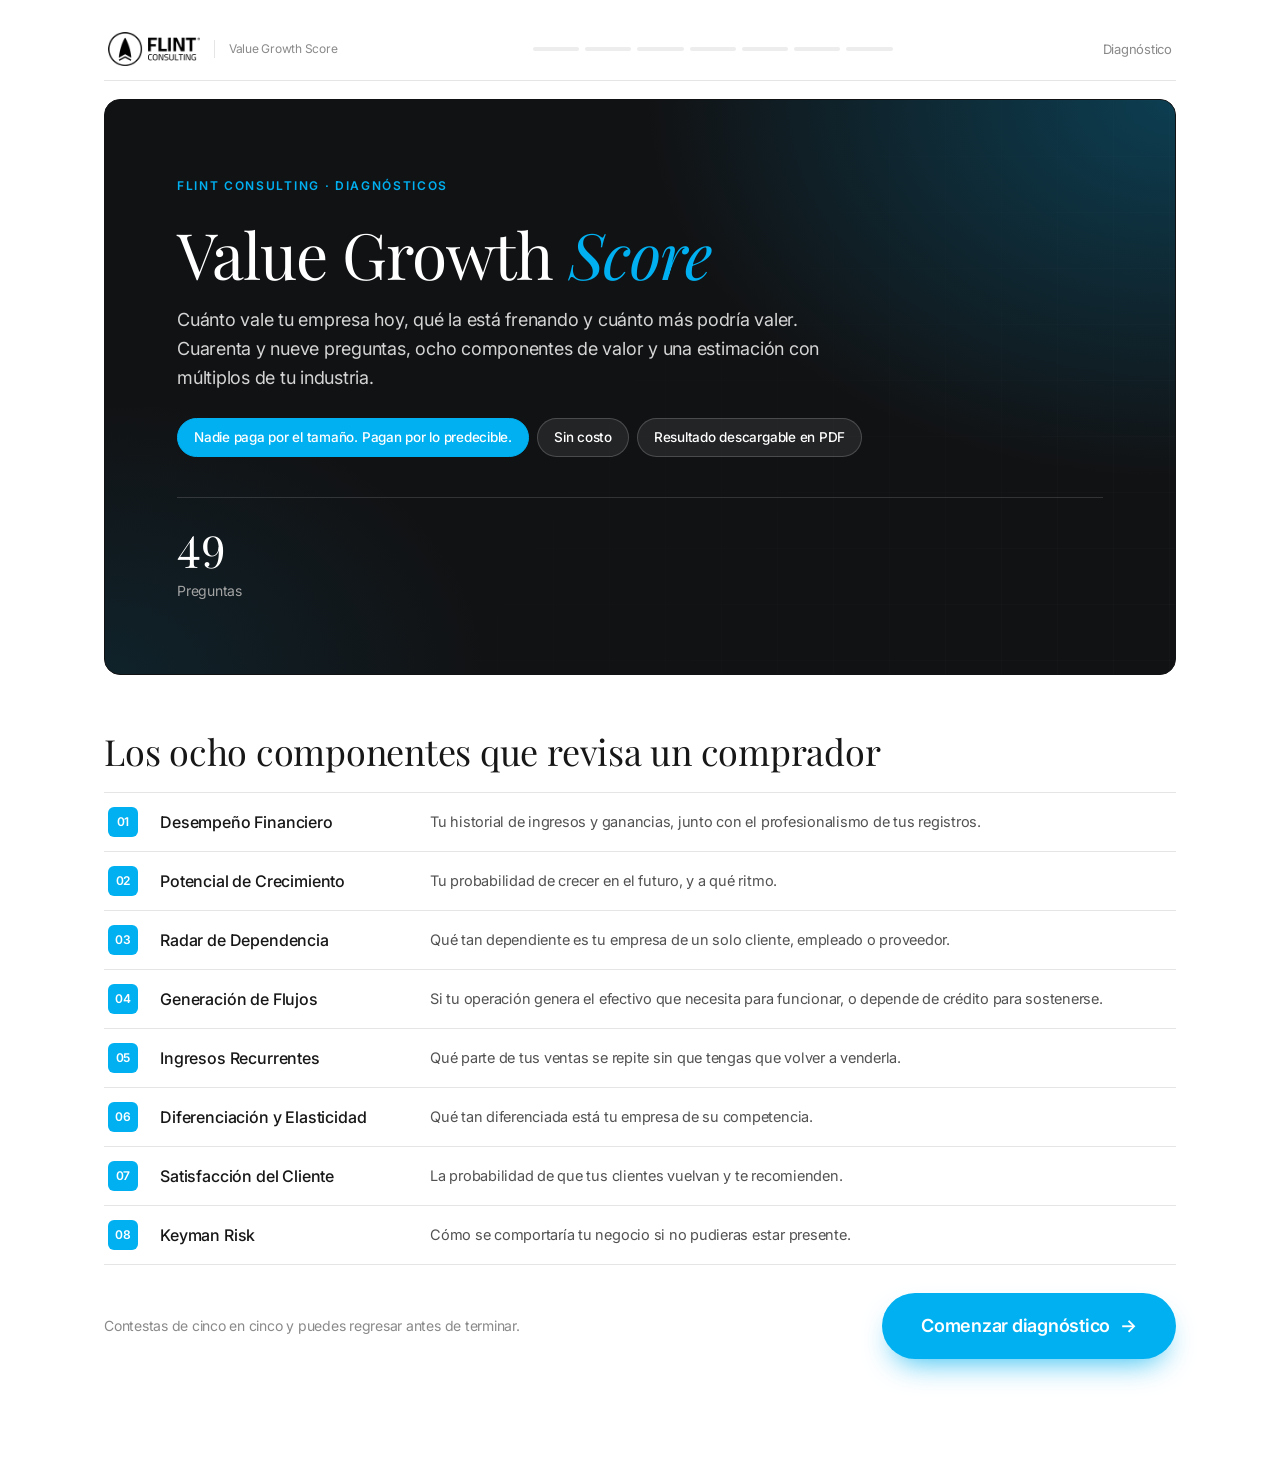
==== index.html @ fb006299 "VGS: Agendar llamada pasa primero por Stripe (link de pago) y luego a Bookings Co-Authored-By: Claud" ====
<!doctype html>
<html lang="es">
<head>
<meta charset="utf-8">
<meta name="robots" content="noindex">
<meta name="googlebot" content="noindex, indexifembedded">
<script>try{if(window.self!==window.top)document.documentElement.classList.add("embedded")}catch(e){document.documentElement.classList.add("embedded")}</script>
<meta name="viewport" content="width=device-width,initial-scale=1,viewport-fit=cover">
<meta name="description" content="Diagnóstico Value Growth de Flint Consulting.">
<meta name="theme-color" content="#FFFFFF">
<title>Value Growth Score · Flint Consulting</title>
<link rel="preconnect" href="https://fonts.googleapis.com">
<link rel="preconnect" href="https://fonts.gstatic.com" crossorigin>
<link rel="stylesheet" href="https://fonts.googleapis.com/css2?family=Playfair+Display:ital,wght@0,500;0,600;0,700;1,500;1,600&family=Inter:wght@400;500;600&display=swap">
<style>
/* ═══════════════════════════════════════════════════════════
   FLINT · VALUE GROWTH SCORE
   Sistema visual de flintconsulting.mx: fondo blanco, Playfair
   Display en títulos, Inter en texto, tarjetas blancas con borde
   fino y botones píldora en Flint Cyan.
   ═══════════════════════════════════════════════════════════ */
:root{
  --tinta:#171717;        /* títulos */
  --texto:#525252;        /* cuerpo */
  --tenue:#8A8A8A;
  --linea:#E5E5E5;
  --linea-f:#D4D4D4;
  --papel:#FFFFFF;
  --niebla:#FAFAFA;
  --cian:#00B0F0;         /* Flint Cyan del sitio */
  --cian-txt:#0089BD;     /* cyan legible en texto chico */
  --cianluz:#EDF9FF;
  --oscuro:#111214;
  --fuerte:#12B76A; --medio:#FFB400; --debil:#FF1F3D;
  --r:16px; --r-sm:12px;
  --sombra:4px 4px 24px rgba(129,129,129,.08);
  --sombra-h:6px 10px 34px rgba(129,129,129,.16);
  --ease:cubic-bezier(.2,.8,.2,1);
  --ease-out:cubic-bezier(.16,1,.3,1);
  --display:"Playfair Display",Georgia,serif;
  --ui:"Inter",-apple-system,"Segoe UI",Arial,sans-serif;
}
*{box-sizing:border-box;margin:0;padding:0}
html,body{background:var(--papel);color:var(--texto);font-family:var(--ui);line-height:1.55;letter-spacing:-.015em;
  -webkit-font-smoothing:antialiased;overflow-x:clip}
button,input,select,textarea{font:inherit;color:inherit;letter-spacing:inherit}
.num{font-variant-numeric:tabular-nums}
/* cifras alineadas en Playfair (por defecto trae números de estilo antiguo) */
.aro .cen b,.an-aro b,.vc .big,.cta-txt h3 em,.cta-precio .monto b,.radar .v,.intro-meta .n{font-variant-numeric:lining-nums tabular-nums;font-feature-settings:"lnum" 1,"tnum" 1}

.shell{max-width:1120px;margin:0 auto;padding:18px 24px 110px;min-height:100vh}
@media(max-width:720px){.shell{padding:10px 16px 150px}}

/* ═══ TOPBAR ═══ */
.topbar{display:flex;align-items:center;justify-content:space-between;gap:24px;padding:14px 4px;margin-bottom:18px;
  position:sticky;top:0;z-index:60;background:rgba(255,255,255,.92);
  backdrop-filter:blur(14px);-webkit-backdrop-filter:blur(14px);border-bottom:1px solid var(--linea)}
.wordmark{display:flex;align-items:center;gap:14px;flex-shrink:0}
.wordmark img{height:34px;width:auto;display:block}
.wordmark small{font-size:12px;color:var(--tenue);padding-left:14px;border-left:1px solid var(--linea)}
@media(max-width:720px){.wordmark img{height:28px}}
@media(max-width:600px){.wordmark small{display:none}}
.rail{display:flex;gap:6px;flex:1;max-width:360px}
@media(max-width:720px){.rail{max-width:none}}
.rail-seg{flex:1;height:4px;border-radius:2px;background:#EDEDED;overflow:hidden;position:relative}
.rail-seg i{position:absolute;inset:0;width:0;border-radius:2px;background:var(--cian);transition:width .7s var(--ease)}
.paso-txt{font-size:13px;color:var(--tenue);white-space:nowrap;flex-shrink:0;min-width:84px;text-align:right;font-variant-numeric:tabular-nums}
.paso-txt b{color:var(--tinta);font-weight:600}
@media(max-width:480px){.paso-txt{min-width:0;font-size:12px}}

/* ═══ TARJETAS ═══ */
.skew{position:relative;margin:0 0 18px}
.glass{position:relative;background:var(--papel);border:1px solid var(--linea);border-radius:var(--r);box-shadow:var(--sombra)}
.pad{padding:clamp(24px,4vw,48px)}
@media(max-width:560px){.pad{padding:22px 16px}}
.sub-glass{background:var(--papel);border:1px solid var(--linea);border-radius:var(--r)}

#p-q>.skew>.glass{background:none;border:0;box-shadow:none;padding:8px 0 0}
/* Bloque oscuro, como el hero del sitio */
.hero-dark{background:var(--oscuro);border-color:var(--oscuro);color:#D4D4D4;overflow:hidden;box-shadow:none}
.hero-dark::before{content:"";position:absolute;inset:0;pointer-events:none;
  background:radial-gradient(90% 120% at 100% 0%,rgba(0,176,240,.28),transparent 55%),
             radial-gradient(60% 80% at 0% 100%,rgba(0,176,240,.10),transparent 60%)}
.hero-dark::after{content:"";position:absolute;inset:0;pointer-events:none;opacity:.5;
  background-image:linear-gradient(rgba(255,255,255,.035) 1px,transparent 1px),linear-gradient(90deg,rgba(255,255,255,.035) 1px,transparent 1px);
  background-size:56px 56px;-webkit-mask-image:linear-gradient(120deg,transparent 30%,#000);mask-image:linear-gradient(120deg,transparent 30%,#000)}
.hero-dark>*{position:relative;z-index:1}
.hero-dark h1,.hero-dark h2{color:#fff}
.hero-dark .lede{color:#D4D4D4}
.hero-dark .eyebrow{color:var(--cian)}

/* ═══ PANTALLAS ═══ */
.panel{display:none}
.panel.on{display:block;animation:screenIn .55s var(--ease-out) both}
@keyframes screenIn{from{opacity:0;transform:translateY(18px)}to{opacity:1;transform:none}}

/* ═══ TIPOGRAFÍA ═══ */
.eyebrow{display:inline-flex;align-items:center;font-size:12px;letter-spacing:.14em;text-transform:uppercase;color:var(--cian-txt);font-weight:600}
h1,h2,h3,h4{font-family:var(--display);color:var(--tinta);font-weight:400;letter-spacing:-.015em;text-wrap:balance}
h1{font-size:clamp(40px,6vw,64px);line-height:1.08}
h2{font-size:clamp(30px,3.8vw,48px);line-height:1.12}
h1 em,h2 em,h3 em,h4 em{font-style:italic;color:var(--cian)}
.lede{font-size:clamp(16px,1.5vw,18px);line-height:1.6;color:var(--texto);max-width:62ch}

.pillrow{display:flex;flex-wrap:wrap;gap:8px;margin-top:26px}
.pill{display:inline-flex;align-items:center;padding:8px 16px;border-radius:99px;font-size:13.5px;font-weight:500;
  background:rgba(255,255,255,.08);border:1px solid rgba(255,255,255,.18);color:#fff}
.pill.hi{background:var(--cian);border-color:var(--cian);color:#fff}

/* ═══ INTRO ═══ */
#p-intro h1{margin:22px 0 18px}
#p-intro .pad{padding:clamp(32px,6vw,72px)}
.intro-meta{display:flex;flex-wrap:wrap;gap:24px 56px;margin-top:40px;padding-top:30px;border-top:1px solid rgba(255,255,255,.14)}
.intro-meta .n{font-family:var(--display);font-size:44px;color:#fff;line-height:1}
.intro-meta .t{font-size:14px;color:#A3A3A3;margin-top:8px}
@media(max-width:560px){.intro-meta{display:grid;grid-template-columns:1fr 1fr;gap:22px}}

.sect-title{font-family:var(--display);font-size:clamp(26px,3vw,36px);color:var(--tinta);margin:56px 0 20px;line-height:1.15}
.rejilla{display:grid;grid-template-columns:repeat(auto-fit,minmax(240px,1fr));gap:16px}
.celda{padding:26px 24px;box-shadow:var(--sombra);transition:box-shadow .3s var(--ease),transform .3s var(--ease),border-color .3s}
.celda:hover{box-shadow:var(--sombra-h);transform:translateY(-3px);border-color:var(--linea-f)}
.celda .k{width:40px;height:40px;border-radius:8px;background:var(--cian);color:#fff;display:grid;place-items:center;font-size:13px;font-weight:600}
.celda h3{font-family:var(--ui);font-size:19px;font-weight:500;color:var(--tinta);margin:18px 0 8px;line-height:1.25;letter-spacing:-.01em}
.celda p{font-size:15px;color:var(--texto);line-height:1.55}
/* Componentes de la intro en renglones compactos */
#rejilla{display:block;border-top:1px solid var(--linea)}
#rejilla .celda{display:grid;grid-template-columns:32px minmax(180px,250px) 1fr;column-gap:20px;align-items:center;padding:14px 4px;border:0;border-bottom:1px solid var(--linea);border-radius:0;box-shadow:none;background:none}
#rejilla .celda:hover{transform:none;box-shadow:none;background:var(--niebla)}
#rejilla .celda .k{width:30px;height:30px;border-radius:6px;font-size:12px}
#rejilla .celda h3{margin:0;font-size:16px}
#rejilla .celda p{margin:0;font-size:14.5px}
@media(max-width:640px){#rejilla .celda{grid-template-columns:30px 1fr;row-gap:4px;column-gap:14px}#rejilla .celda p{grid-column:2}}
html.embedded #p-intro .sect-title{margin-top:28px}
.pasos{display:grid;grid-template-columns:repeat(3,1fr);gap:0;border-top:1px solid var(--linea);border-bottom:1px solid var(--linea)}
@media(max-width:760px){.pasos{grid-template-columns:1fr}}
.paso{padding:28px 28px 28px 0;display:block;border:0;border-radius:0}
.paso+.paso{padding-left:28px;border-left:1px solid var(--linea)}
@media(max-width:760px){.paso,.paso+.paso{padding:22px 0;border-left:0}.paso+.paso{border-top:1px solid var(--linea)}}
.paso .nn{font-family:var(--display);font-size:44px;line-height:1;color:var(--cian)}
.paso h3{font-family:var(--ui);font-size:20px;font-weight:500;color:var(--tinta);margin:14px 0 6px;letter-spacing:-.01em}
.paso p{font-size:15px;color:var(--texto)}

/* ═══ PREGUNTAS ═══ */
.cab .big-n{width:52px;height:52px;border-radius:8px;background:var(--cian);color:#fff;display:grid;place-items:center;
  font-size:16px;font-weight:600;flex-shrink:0;margin-top:0}

.q{padding:24px 26px;margin-bottom:12px;border-radius:var(--r);background:var(--papel);border:1px solid var(--linea);
  box-shadow:var(--sombra);transition:border-color .3s var(--ease),box-shadow .3s var(--ease);
  animation:qIn .6s var(--ease-out) both;animation-delay:calc(var(--i) * 70ms + 120ms)}
@keyframes qIn{from{opacity:0;transform:translateY(14px)}to{opacity:1;transform:none}}
.q.ok{border-color:rgba(0,176,240,.35)}
.q.pend{border-color:var(--debil);box-shadow:0 0 0 3px rgba(255,31,61,.14)}
@media(max-width:560px){.q{padding:18px 14px}}
.q-top{display:flex;gap:16px;align-items:flex-start}
@media(max-width:560px){.q-top{flex-direction:column;gap:10px}}
.q-num{flex-shrink:0;font-size:12px;font-weight:600;color:var(--cian-txt);margin-top:3px;min-width:42px;padding:3px 0;
  background:rgba(0,176,240,.08);border-radius:6px;text-align:center;font-variant-numeric:tabular-nums}
.q.ok .q-num{color:#fff;background:var(--cian)}
.q.pend .q-num{color:var(--debil);background:rgba(255,31,61,.08)}
.q-text{font-size:17px;line-height:1.5;color:var(--tinta);font-weight:500;text-wrap:pretty;letter-spacing:-.015em}
.q-body{padding-left:58px}
@media(max-width:560px){.q-body{padding-left:0}}
.nota{margin-top:10px;padding:10px 14px;border-radius:10px;background:var(--niebla);color:var(--texto);font-size:14px;line-height:1.5}
.instr{margin-top:10px;color:var(--cian-txt);font-size:14px;font-weight:500}
.subtit{margin:22px 0 0;font-weight:600;font-size:15px;color:var(--tinta)}

.ops{display:flex;flex-direction:column;gap:8px;margin-top:16px}
.op{display:flex;gap:13px;align-items:flex-start;padding:12px 14px;text-align:left;cursor:pointer;background:var(--niebla);
  border:1px solid var(--linea);border-radius:var(--r-sm);transition:border-color .2s var(--ease),background .2s var(--ease)}
.op:hover{border-color:var(--linea-f);background:#F5F5F5}
.op:focus-visible{outline:2px solid var(--cian);outline-offset:2px}
.mk{flex-shrink:0;width:26px;height:26px;border-radius:8px;display:grid;place-items:center;background:var(--papel);
  border:1px solid var(--linea-f);font-size:12px;font-weight:600;text-transform:uppercase;color:var(--tenue);transition:all .2s var(--ease)}
.mk svg{width:13px;height:13px;stroke:#fff;stroke-width:2.6;fill:none;opacity:0}
.op .txt{font-size:15px;line-height:1.45;color:var(--texto);padding-top:2px}
.op.sel{border-color:var(--cian);background:var(--cianluz)}
.op.sel .mk{background:var(--cian);border-color:var(--cian);color:#fff}
.op.sel .mk svg{opacity:1}
.op.sel .txt{color:var(--tinta)}
@media(max-width:560px){.op{padding:11px 12px;gap:11px}.op .txt{font-size:14.5px}}

.campos{display:grid;grid-template-columns:repeat(auto-fit,minmax(200px,1fr));gap:12px;margin-top:16px}
.campo label{display:block;font-size:14px;font-weight:500;color:var(--tinta);margin-bottom:7px}
input[type=text],input[type=email],select,textarea{width:100%;padding:13px 16px;border-radius:var(--r-sm);background:var(--papel);
  border:1px solid var(--linea-f);color:var(--tinta);font-size:16px;transition:border-color .2s,box-shadow .2s}
input::placeholder,textarea::placeholder{color:#A3A3A3}
input:focus,select:focus,textarea:focus{outline:none;border-color:var(--cian);box-shadow:0 0 0 4px rgba(0,176,240,.14)}
textarea{min-height:76px;resize:vertical;margin-top:16px;display:block}
.pesos{position:relative}
.moneda{margin-top:12px;font-size:13px;line-height:1.45;color:var(--tenue)}
.pesos input{padding-left:30px;font-variant-numeric:tabular-nums}
.pesos .sig{position:absolute;left:15px;top:50%;transform:translateY(-50%);color:var(--tenue)}
select{appearance:none;-webkit-appearance:none;cursor:pointer;padding-right:44px;
  background-image:url("data:image/svg+xml,%3Csvg xmlns='http://www.w3.org/2000/svg' width='12' height='8' viewBox='0 0 12 8'%3E%3Cpath d='M1 1.5l5 5 5-5' fill='none' stroke='%23171717' stroke-width='1.6' stroke-linecap='round' stroke-linejoin='round'/%3E%3C/svg%3E");
  background-repeat:no-repeat;background-position:right 17px center}
select:invalid{color:#A3A3A3}

/* ═══ NAVEGACIÓN ═══ */
.nav{display:flex;justify-content:space-between;align-items:center;gap:14px;margin-top:22px}
.nav-hint{font-size:14px;color:var(--tenue);text-align:center;flex:1}
.nav-hint b{color:var(--debil);font-weight:600}
.nav-hint.done{color:var(--cian-txt)}
@media(max-width:720px){
  .nav.fija{position:fixed;left:0;right:0;bottom:0;z-index:70;margin:0;
    padding:12px 84px calc(12px + env(safe-area-inset-bottom)) 14px;
    background:rgba(255,255,255,.95);backdrop-filter:blur(14px);-webkit-backdrop-filter:blur(14px);
    border-top:1px solid var(--linea);box-shadow:0 -6px 24px rgba(0,0,0,.05)}
  .nav.fija .nav-hint{display:none}
  .nav.fija .btn.main{flex:1;justify-content:center}
  .nav.fija .btn.back{width:48px;height:48px;padding:0;justify-content:center;flex-shrink:0}
  .nav.fija .btn.back .lbl{display:none}
}
html.embedded .nav.fija{position:static;padding:0;margin-top:22px;background:none;border:0;box-shadow:none;backdrop-filter:none;-webkit-backdrop-filter:none}
html.embedded,html.embedded body{min-height:0;height:auto}
html.embedded .shell{padding-bottom:40px;min-height:0}
html.embedded .topbar{position:relative;z-index:60;background:var(--papel);will-change:transform}
html.embedded .topbar.is-stuck{box-shadow:0 10px 24px -18px rgba(0,0,0,.35);border-radius:0 0 14px 14px}
/* Embebido en flintconsulting.mx: el hero vive en la página de Webflow */
html.embedded #p-intro>.skew:first-child{display:none}
/* Botón de inicio más visible */
#empezar{padding:18px 38px;font-size:18px;font-weight:600;box-shadow:0 14px 30px -12px rgba(0,176,240,.85)}
#empezar:hover{transform:translateY(-1px)}
@media(max-width:600px){#empezar{width:100%;justify-content:center}}

.btn{display:inline-flex;align-items:center;gap:10px;padding:13px 26px;border-radius:99px;cursor:pointer;
  font-family:var(--ui);font-size:16px;font-weight:500;text-decoration:none;border:1px solid transparent;
  transition:background .2s var(--ease),transform .2s var(--ease),opacity .2s}
.btn:focus-visible{outline:2px solid var(--cian);outline-offset:3px}
.btn .arr{transition:transform .2s var(--ease)}
.btn.main{background:var(--cian);color:#fff}
.btn.main:hover{background:#009FDA}
.btn.main:hover .arr{transform:translateX(3px)}
.btn.main.off{background:#EDEDED;color:#A3A3A3}
.btn.main[disabled]{opacity:.75;cursor:progress}
.btn.back{background:var(--papel);color:var(--tinta);border-color:var(--linea-f)}
.btn.back:hover{background:var(--niebla)}
.btn-text{background:none;border:0;color:var(--texto);cursor:pointer;font-size:14px;font-weight:500;padding:8px 0;border-bottom:1px solid transparent}
.btn-text:hover{color:var(--tinta);border-bottom-color:var(--tinta)}
.download-dock{display:flex;align-items:center;gap:12px;width:max-content;
  max-width:calc(100vw - 48px);margin:-4px auto 18px 0;padding:10px 10px 10px 18px;
  border-radius:16px;background:rgba(17,18,20,.92);border:1px solid rgba(255,255,255,.12);
  box-shadow:0 20px 45px rgba(0,0,0,.22);backdrop-filter:blur(16px);-webkit-backdrop-filter:blur(16px)}
.download-dock .copy{display:grid;gap:1px;color:#fff;min-width:0}
.download-dock .copy b{font-size:13px;font-weight:600;line-height:1.2;color:#fff}
.download-dock .copy span{font-size:12px;color:#A3A3A3;white-space:nowrap}
.download-btn{display:inline-flex;align-items:center;justify-content:center;gap:10px;min-height:48px;padding:0 20px;
  border:0;border-radius:12px;background:var(--cian);color:#fff;cursor:pointer;font-size:15px;font-weight:700;
  box-shadow:0 12px 28px rgba(0,176,240,.34);transition:transform .2s var(--ease),background .2s var(--ease),box-shadow .2s var(--ease)}
.download-btn:hover{background:#009FDA;transform:translateY(-1px);box-shadow:0 16px 34px rgba(0,176,240,.42)}
.download-btn:focus-visible{outline:2px solid #fff;outline-offset:3px}
.download-btn svg{width:18px;height:18px;stroke:currentColor;fill:none;stroke-width:2;stroke-linecap:round;stroke-linejoin:round;flex-shrink:0}
@media(max-width:720px){
  .download-dock{width:100%;max-width:none;margin:0 0 16px;padding:10px 10px 10px 14px}
  .download-dock .copy span{display:none}
  .download-btn{flex:1;padding:0 14px}
}
.spin{width:16px;height:16px;border-radius:50%;border:2px solid rgba(255,255,255,.35);border-top-color:#fff;animation:spin .8s linear infinite}
@keyframes spin{to{transform:rotate(360deg)}}

/* ═══ MURO DEL LEAD ═══ */
.gate{display:grid;grid-template-columns:.85fr 1.15fr;gap:clamp(26px,4vw,56px);align-items:start}
@media(max-width:820px){.gate{grid-template-columns:1fr}}
.lock{padding:28px;text-align:center;background:var(--niebla)}
.lock-ring{position:relative;width:160px;height:160px;margin:4px auto 18px}
.lock-ring svg{display:block;width:100%;height:100%}
.lock-ring .blur{position:absolute;inset:0;display:grid;place-items:center;font-family:var(--display);font-size:56px;color:var(--cian);filter:blur(10px);user-select:none}
.lock-ring .ic{position:absolute;inset:0;display:grid;place-items:center}
.lock-ring .ic span{width:48px;height:48px;border-radius:12px;display:grid;place-items:center;background:var(--tinta)}
.lock-ring .ic svg{width:20px;height:20px;stroke:#fff;fill:none;stroke-width:1.8;stroke-linecap:round;stroke-linejoin:round}
.lock h3{font-family:var(--ui);font-size:18px;font-weight:500;color:var(--tinta)}
.lock p{font-size:14px;color:var(--texto);margin-top:4px}
.unlock{list-style:none;margin-top:20px;text-align:left;border-top:1px solid var(--linea)}
.unlock li{display:flex;gap:11px;align-items:center;padding:11px 0;font-size:14.5px;color:var(--tinta);border-bottom:1px solid var(--linea)}
.unlock li:last-child{border-bottom:0;padding-bottom:0}
.unlock svg{width:16px;height:16px;stroke:var(--cian);fill:none;stroke-width:2.2;stroke-linecap:round;stroke-linejoin:round;flex-shrink:0}
.gate-form h2{margin:14px 0 8px}
.gform{display:grid;grid-template-columns:1fr 1fr;gap:16px;margin-top:26px}
@media(max-width:560px){.gform{grid-template-columns:1fr}}
.err{display:none;font-size:13px;color:var(--debil);margin-top:6px}
.campo.bad .err{display:block}
.campo.bad input,.campo.bad select{border-color:var(--debil)}
.priv{display:flex;gap:11px;align-items:flex-start;margin-top:20px;font-size:14.5px;color:var(--texto);cursor:pointer;line-height:1.5}
.priv input{width:18px;height:18px;margin-top:2px;accent-color:var(--cian);flex-shrink:0}
.priv.bad span{color:var(--debil)}
.hp{position:absolute;left:-9999px;width:1px;height:1px;overflow:hidden}
.gnota{font-size:13.5px;color:var(--tenue);margin-top:12px}
.gmsg{display:none;margin-top:16px;padding:12px 16px;border-radius:12px;font-size:14px;line-height:1.5;background:#FDF0EE;border:1px solid #F4C5BC;color:#9B2F1C}
.gmsg.on{display:block}

/* ═══ RESULTADO ═══ */
.rin{animation:rIn .7s var(--ease-out) both}
@keyframes rIn{from{opacity:0;transform:translateY(20px)}to{opacity:1;transform:none}}
.hero{display:grid;grid-template-columns:1fr auto;gap:48px;align-items:center}
@media(max-width:760px){.hero{grid-template-columns:1fr;gap:30px}}
.hero h2{font-size:clamp(32px,4.2vw,50px);margin:16px 0 16px;max-width:20ch}
.hero .lede{max-width:50ch}
.band-chip{display:inline-flex;align-items:center;gap:8px;margin-top:22px;padding:7px 15px;border-radius:99px;
  font-size:12px;letter-spacing:.12em;text-transform:uppercase;font-weight:600;border:1px solid currentColor}
.band-chip i{width:7px;height:7px;border-radius:50%;background:currentColor}
.aro{position:relative;width:min(240px,64vw);aspect-ratio:1;justify-self:center;max-width:100%}
.aro svg{width:100%;height:100%;transform:rotate(-90deg);display:block}
.aro .rejilla{transform-origin:107px 107px;transform:scale(0);opacity:0;transition:transform 1.5s var(--ease-out),opacity .8s}
.aro.on .rejilla{transform:scale(1);opacity:1}
.aro #aro-pulso{transform-origin:107px 107px}
.aro.fin #aro-pulso{animation:pulsoAro 1.3s var(--ease-out)}
@keyframes pulsoAro{from{opacity:.8;transform:scale(1)}to{opacity:0;transform:scale(1.1)}}
.aro.fin .cen b{animation:flashNum 1.2s ease-out}
@keyframes flashNum{0%{text-shadow:0 0 0 transparent}30%{text-shadow:0 0 28px var(--brillo,#00B0F0)}100%{text-shadow:0 0 0 transparent}}
.aro .cen{position:absolute;inset:0;display:flex;flex-direction:column;align-items:center;justify-content:center}
.aro .cen b{font-family:var(--display);font-weight:400;font-size:clamp(60px,9vw,88px);color:#fff;line-height:1;font-variant-numeric:tabular-nums}
.aro .cen span{font-size:12px;letter-spacing:.2em;text-transform:uppercase;margin-top:8px;color:#A3A3A3}

.grid2{display:grid;grid-template-columns:1fr 1fr;gap:16px}
@media(max-width:760px){.grid2{grid-template-columns:1fr}}
.card-t{font-size:clamp(28px,3.2vw,38px);margin-bottom:6px}
.card-s{font-size:16px;color:var(--texto);margin-bottom:26px;max-width:62ch}

.vc{padding:24px 0 4px;background:none;border:0;border-radius:0;border-top:1px solid var(--linea-f)}
.vc.hi{border-top:2px solid var(--cian);padding-top:23px}
.vc .lab{font-size:14px;color:var(--texto);font-weight:500}
.vc.hi .lab{color:var(--cian-txt)}
.vc .big{font-family:var(--display);font-size:clamp(34px,4.4vw,48px);color:var(--tinta);margin-top:8px;line-height:1.05;font-variant-numeric:tabular-nums}
.vc .nt{font-size:14px;color:var(--texto);margin-top:8px}
.escala{margin-top:30px}
.escala .pista{height:8px;background:#EDEDED;border-radius:99px;position:relative}
.escala .tramo{position:absolute;top:0;bottom:0;left:0;width:0;border-radius:99px;background:var(--cian);transition:width 1.3s var(--ease-out)}
.escala .tick{position:absolute;top:-4px;width:2px;height:16px;background:var(--linea-f);border-radius:1px}
.escala .aguja{position:absolute;top:-7px;width:22px;height:22px;margin-left:-11px;border-radius:50%;background:var(--papel);
  border:3px solid var(--tinta);box-shadow:0 2px 8px rgba(0,0,0,.15);transition:left 1.3s var(--ease-out)}
.escala .marcas{display:flex;justify-content:space-between;gap:10px;margin-top:16px;font-size:13px;color:var(--tenue);font-variant-numeric:tabular-nums}
.escala .marcas b{display:block;color:var(--tinta);font-weight:600;font-size:15px;margin-top:2px}
.legal{margin-top:24px;padding:14px 18px;border-radius:12px;background:var(--niebla);font-size:13.5px;color:var(--texto);line-height:1.55}

/* componentes dentro del reporte oscuro: radar + anillos */
.rep-comp{display:grid;grid-template-columns:.8fr 1.2fr;gap:clamp(24px,4vw,56px);align-items:center;
  margin-top:clamp(40px,5vw,64px);padding-top:clamp(36px,4.5vw,56px);border-top:1px solid rgba(255,255,255,.1)}
@media(max-width:860px){.rep-comp{grid-template-columns:1fr}}
.rep-head h3{font-size:clamp(28px,3.2vw,40px);line-height:1.12;color:#fff;margin:16px 0 14px}
.rep-head p{font-size:16px;line-height:1.6;color:#A3A3A3;max-width:40ch}
.leyenda{list-style:none;margin-top:28px;display:grid;gap:2px;max-width:280px}
.leyenda li{display:flex;align-items:center;gap:12px;padding:10px 0;font-size:14px;color:#E5E5E5;border-bottom:1px solid rgba(255,255,255,.08)}
.leyenda li:last-child{border-bottom:0}
.leyenda i{width:8px;height:8px;border-radius:50%;flex-shrink:0}
.leyenda span{margin-left:auto;color:#8A8A8A;font-variant-numeric:tabular-nums}
.radar{width:100%;max-width:640px;margin:0 auto;display:block;overflow:visible}
.radar .poly{transform-origin:center;transform-box:fill-box;transform:scale(0);transition:transform 1.5s var(--ease-out)}
.radar.on .poly{transform:scale(1)}
.radar text{font-family:var(--ui);font-size:16.5px;font-weight:500;fill:#CFCFCF;letter-spacing:-.01em}
.radar text .v{font-family:var(--display);font-size:36px;font-weight:500;letter-spacing:0}
@media(max-width:560px){.radar text{font-size:18px}.radar text .v{font-size:46px}}

.anillos{display:grid;grid-template-columns:repeat(4,1fr);margin-top:clamp(36px,4.5vw,56px);
  border-top:1px solid rgba(255,255,255,.1)}
.anillo{padding:30px 24px 26px;border-right:1px solid rgba(255,255,255,.08);border-bottom:1px solid rgba(255,255,255,.08)}
.anillo:nth-child(4n+1){padding-left:0}
.anillo:nth-child(4n){border-right:0;padding-right:0}
.anillo:nth-last-child(-n+4){border-bottom:0;padding-bottom:6px}
@media(max-width:900px){
  .anillos{grid-template-columns:1fr 1fr}
  .anillo:nth-child(n){padding:26px 18px 22px;border-right:1px solid rgba(255,255,255,.08);border-bottom:1px solid rgba(255,255,255,.08)}
  .anillo:nth-child(2n+1){padding-left:0}
  .anillo:nth-child(2n){border-right:0;padding-right:0}
  .anillo:nth-last-child(-n+2){border-bottom:0}}
.an-aro{position:relative;width:104px;height:104px}
.an-aro svg{width:100%;height:100%;transform:rotate(-90deg);display:block;overflow:visible}
.an-aro .arc{transition:stroke-dashoffset 1.5s var(--ease-out)}
.an-aro b{position:absolute;inset:0;display:grid;place-items:center;font-family:var(--display);font-weight:400;font-size:36px;
  color:#fff;font-variant-numeric:tabular-nums;line-height:1}
.an-nm{font-size:16px;font-weight:500;color:#fff;line-height:1.3;margin-top:20px}
.an-chip{display:inline-flex;align-items:center;gap:7px;margin-top:8px;font-size:11px;letter-spacing:.14em;text-transform:uppercase;font-weight:600}
.an-chip i{width:6px;height:6px;border-radius:50%;background:currentColor;box-shadow:0 0 8px currentColor}
.an-def{font-size:13.5px;line-height:1.5;color:#8F8F8F;margin-top:10px}
@media(max-width:520px){.an-aro{width:84px;height:84px}.an-aro b{font-size:30px}.an-def{font-size:13px}}

.ins{padding:30px 28px 26px}
.ins-tag{display:flex;align-items:center;gap:9px;font-size:12px;letter-spacing:.12em;text-transform:uppercase;font-weight:600;margin-bottom:12px}
.ins-tag::before{content:"";width:8px;height:8px;border-radius:50%;background:currentColor}
.ins.prio{}
.ins.prio .ins-tag{color:#D10024}
.ins.prio .ins-tag::before{background:var(--debil);box-shadow:0 0 8px rgba(255,31,61,.5)}
.ins.fort{}
.ins.fort .ins-tag{color:var(--cian-txt)}
.ins h4{font-size:26px;margin-bottom:18px;line-height:1.2}
.ins ul{list-style:none;counter-reset:it}
.ins li{display:flex;gap:14px;padding:14px 0;font-size:15px;line-height:1.5;color:var(--texto);border-bottom:1px solid rgba(0,0,0,.07)}
.ins li:last-child{border-bottom:0;padding-bottom:0}
.ins li::before{content:counter(it,decimal-leading-zero);counter-increment:it;font-family:var(--display);font-feature-settings:"lnum" 1;font-size:20px;line-height:1.1;color:var(--cian);min-width:26px;flex-shrink:0}
.ins.prio li::before{color:var(--debil)}
.ins li b{color:var(--tinta);font-weight:600}
.ins li small{display:block;font-size:12.5px;color:var(--tenue);margin-top:4px;font-variant-numeric:tabular-nums}

.correo{display:flex;gap:14px;align-items:flex-start;margin-top:16px;padding:18px 22px;border-radius:var(--r);
  background:var(--papel);border:1px solid var(--linea);box-shadow:var(--sombra)}
.correo svg{width:40px;height:40px;padding:10px;border-radius:8px;background:var(--cian);stroke:#fff;fill:none;stroke-width:1.8;stroke-linecap:round;stroke-linejoin:round;flex-shrink:0}
.correo p{font-size:15px;color:var(--texto);align-self:center}
.correo b{color:var(--tinta);font-weight:600}

/* CTA: bloque cyan, como la sección de expertise del sitio */
.ctac{text-align:center;background:var(--cian);border-color:var(--cian);box-shadow:none;overflow:hidden;color:#EDF9FF}
.ctac::before{content:"";position:absolute;inset:0;pointer-events:none;
  background:radial-gradient(70% 90% at 0% 0%,rgba(255,255,255,.22),transparent 60%),radial-gradient(60% 80% at 100% 100%,rgba(0,60,90,.25),transparent 60%)}
.ctac>*{position:relative}
.ctac .eyebrow{color:#fff}
.ctac h3{font-size:clamp(32px,4.2vw,52px);line-height:1.1;margin:16px auto 16px;max-width:20ch;color:#fff}
.ctac h3 em{color:#fff}
.ctac p{max-width:54ch;margin:0 auto;font-size:17px;line-height:1.6;color:#EDF9FF}
.precio{display:inline-flex;align-items:baseline;gap:10px;margin:28px 0;padding:10px 24px;border-radius:99px;background:rgba(255,255,255,.16);border:1px solid rgba(255,255,255,.35)}
.precio b{font-family:var(--display);font-weight:400;font-size:36px;color:#fff;line-height:1}
.precio span{font-size:13px;letter-spacing:.1em;text-transform:uppercase;color:#fff;font-weight:500}
.ctac .btn.main{background:#fff;color:var(--tinta)}
.ctac .btn.main:hover{background:#F2F2F2}
@media(max-width:560px){.ctac .btn{width:100%;justify-content:center}}
.ctac .fine{font-size:13.5px;color:rgba(255,255,255,.85);margin-top:18px}

.foot{display:flex;justify-content:space-between;align-items:center;gap:16px;flex-wrap:wrap;margin-top:34px;padding-top:22px;
  border-top:1px solid var(--linea);font-size:13px;color:var(--tenue)}
.foot-actions{display:flex;gap:14px;align-items:center;flex-wrap:wrap}


/* ═══ PÁGINAS DE CINCO PREGUNTAS ═══ */
.pagina{display:none}
.pagina.on{display:block}

/* ═══ CANDADO ANIMADO ═══ */
.lock{background:var(--oscuro);border-color:var(--oscuro);color:#E5E5E5;padding:34px 28px 28px;position:relative;overflow:hidden}
.lock::before{content:"";position:absolute;inset:-40%;pointer-events:none;
  background:radial-gradient(40% 40% at 50% 38%,rgba(0,176,240,.30),transparent 70%);animation:respira 4s ease-in-out infinite}
.lock>*{position:relative}
@keyframes respira{0%,100%{opacity:.55;transform:scale(1)}50%{opacity:1;transform:scale(1.08)}}
.lk-escena{position:relative;width:210px;height:210px;margin:0 auto 34px}
.lk-pista{position:absolute;inset:0;border-radius:50%;border:3px solid rgba(255,255,255,.07)}
.lk-halo{position:absolute;inset:0;border-radius:50%;
  background:conic-gradient(from 0deg,transparent 0 58%,rgba(0,176,240,.08) 66%,rgba(0,176,240,.6) 86%,#BDEFFF 90%,transparent 90.5%);
  -webkit-mask:radial-gradient(farthest-side,transparent calc(100% - 4px),#000 calc(100% - 3px));
          mask:radial-gradient(farthest-side,transparent calc(100% - 4px),#000 calc(100% - 3px));
  animation:gira 2.8s linear infinite}
.lk-trazos{position:absolute;inset:16px;border-radius:50%;border:1px dashed rgba(255,255,255,.16);animation:gira 40s linear infinite reverse}
.lk-orbita{position:absolute;inset:0;animation:gira 7s linear infinite}
.lk-orbita::before{content:"";position:absolute;top:-4px;left:50%;width:8px;height:8px;margin-left:-4px;border-radius:50%;
  background:#fff;box-shadow:0 0 12px 3px rgba(0,176,240,.9)}
.lk-orbita.o2{inset:16px;animation-duration:11s;animation-direction:reverse}
.lk-orbita.o2::before{width:5px;height:5px;margin-left:-2.5px;top:-2.5px;background:#7FD8F8}
@keyframes gira{to{transform:rotate(360deg)}}
.lk-cifras{position:absolute;inset:30px 30px 44px;border-radius:50%;overflow:hidden;display:flex;justify-content:center;align-items:center;gap:4px;
  -webkit-mask:linear-gradient(transparent,#000 32%,#000 68%,transparent);mask:linear-gradient(transparent,#000 32%,#000 68%,transparent)}
.lk-col{height:96px;overflow:hidden;filter:blur(4.5px)}
.lk-col i{display:block;font-style:normal;font-family:var(--display);font-size:88px;line-height:96px;color:#7FD8F8;text-shadow:0 0 24px rgba(0,176,240,.9);animation:rueda 1.6s linear infinite}
.lk-col:nth-child(2) i{animation-duration:1.1s;color:#fff}
@keyframes rueda{to{transform:translateY(-50%)}}
.lk-ic{position:absolute;left:50%;bottom:-8px;width:60px;height:60px;margin-left:-30px;border-radius:18px;display:grid;place-items:center;
  background:rgba(20,20,20,.72);border:1px solid rgba(255,255,255,.28);backdrop-filter:blur(12px);-webkit-backdrop-filter:blur(12px);
  animation:late 2.4s ease-out infinite;transition:background .4s,box-shadow .4s}
@keyframes late{0%{box-shadow:0 0 0 0 rgba(0,176,240,.55)}70%{box-shadow:0 0 0 22px rgba(0,176,240,0)}100%{box-shadow:0 0 0 0 rgba(0,176,240,0)}}
.lk-ic svg{width:26px;height:26px;stroke:#fff;fill:none;stroke-width:1.8;stroke-linecap:round;stroke-linejoin:round;overflow:visible;
  transform-origin:50% 90%;animation:tiembla 4.5s ease-in-out infinite}
@keyframes tiembla{0%,82%,100%{transform:rotate(0)}85%{transform:rotate(-9deg)}88%{transform:rotate(8deg)}91%{transform:rotate(-5deg)}94%{transform:rotate(3deg)}}
.lk-ic .grillete{transform-box:fill-box;transform-origin:100% 100%;transition:transform .55s cubic-bezier(.34,1.56,.64,1)}
.lock.abierto .lk-ic{background:var(--cian);border-color:var(--cian);animation:none;box-shadow:0 0 50px rgba(0,176,240,.8)}
.lock.abierto .lk-ic svg{animation:none}
.lock.abierto .grillete{transform:translateY(-5px) rotate(28deg)}
.lock.abierto .lk-cifras{opacity:0;transition:opacity .4s}
.lock.abierto .lk-halo{animation-duration:.7s}
.lock h3{font-family:var(--display);font-weight:400;font-size:26px;color:#fff;line-height:1.2}
.lock h3 em{font-style:italic;background:linear-gradient(100deg,#00B0F0 20%,#E8FAFF 45%,#00B0F0 70%);background-size:220% 100%;
  -webkit-background-clip:text;background-clip:text;color:transparent;animation:brillo 3s linear infinite}
@keyframes brillo{from{background-position:120% 0}to{background-position:-100% 0}}
.lock p{color:#A3A3A3;font-size:14.5px;margin-top:6px}
.lock .unlock{border-top-color:rgba(255,255,255,.1)}
.lock .unlock li{color:#E5E5E5;border-bottom-color:rgba(255,255,255,.08)}

/* ═══ CTA: AGENDAR SESIÓN ═══ */
.cta2{display:grid;grid-template-columns:1.25fr 1fr;overflow:hidden;padding:0}
@media(max-width:820px){.cta2{grid-template-columns:1fr}}
.cta-txt{padding:clamp(28px,4.4vw,52px)}
.cta-txt h3{font-size:clamp(30px,3.6vw,44px);line-height:1.1;margin:16px 0 22px;max-width:20ch}
.cta-chips{display:flex;flex-direction:column;gap:10px;margin-bottom:20px}
.cta-chip{display:flex;align-items:center;gap:12px;padding:12px 16px;border-radius:12px;border:1px solid;font-size:16px;font-weight:500;color:var(--tinta)}
.cta-chip i{width:10px;height:10px;border-radius:50%;flex-shrink:0}
.cta-chip span{flex:1}
.cta-chip b{font-weight:700;font-variant-numeric:tabular-nums}
.cta-txt>p{font-size:16px;line-height:1.6;max-width:52ch}
.cta-lista{list-style:none;margin-top:22px;display:grid;gap:12px}
.cta-lista li{display:flex;gap:12px;align-items:flex-start;font-size:15px;color:var(--tinta)}
.cta-lista li::before{content:"";flex-shrink:0;width:22px;height:22px;border-radius:6px;margin-top:1px;
  background:var(--cianluz) url("data:image/svg+xml,%3Csvg xmlns='http://www.w3.org/2000/svg' viewBox='0 0 24 24'%3E%3Cpath d='M6 12.5l4 4L18 8' fill='none' stroke='%230089BD' stroke-width='2.6' stroke-linecap='round' stroke-linejoin='round'/%3E%3C/svg%3E") center/14px no-repeat}
.cta-precio{background:var(--oscuro);color:#D4D4D4;padding:clamp(28px,4vw,48px);display:flex;flex-direction:column;justify-content:center;position:relative;overflow:hidden}
.cta-precio::before{content:"";position:absolute;right:-30%;top:-40%;width:90%;height:90%;border-radius:50%;
  background:radial-gradient(circle,rgba(0,176,240,.22),transparent 65%);pointer-events:none}
.cta-precio>*{position:relative}
.cta-precio .lab{font-size:12px;letter-spacing:.14em;text-transform:uppercase;color:#A3A3A3;font-weight:600}
.cta-precio .monto{display:flex;align-items:baseline;gap:10px;margin:12px 0 4px}
.cta-precio .monto b{font-family:var(--display);font-weight:400;font-size:clamp(56px,6vw,72px);color:#fff;line-height:1}
.cta-precio .monto span{font-size:15px;color:#A3A3A3;font-weight:500}
.cta-precio .dur{font-size:15px;color:#E5E5E5;padding-bottom:22px;margin-bottom:24px;border-bottom:1px solid rgba(255,255,255,.1)}
.cta-precio .btn{justify-content:center}
.cta-precio .fine{font-size:13px;color:#8A8A8A;margin-top:14px;line-height:1.5}

@media (prefers-reduced-motion:reduce){*,*::before,*::after{animation:none!important;transition:none!important}}
</style>
</head>
<body>

<div class="shell">

<header class="topbar">
  <div class="wordmark">
    <img src="[data-uri]" alt="Flint Consulting" width="92" height="34">
    <small>Value Growth Score</small>
  </div>
  <div class="rail" id="rail" aria-hidden="true"></div>
  <div class="paso-txt" id="paso-txt" aria-live="polite">Diagnóstico</div>
</header>

<!-- ═══ INTRO ═══ -->
<section class="panel on" id="p-intro">
  <div class="skew">
    <div class="glass pad hero-dark">
      <div class="eyebrow">Flint Consulting · Diagnósticos</div>
      <h1>Value Growth <em>Score</em></h1>
      <p class="lede">Cuánto vale tu empresa hoy, qué la está frenando y cuánto más podría valer. Cuarenta y nueve preguntas, ocho componentes de valor y una estimación con múltiplos de tu industria.</p>
      <div class="pillrow">
        <span class="pill hi">Nadie paga por el tamaño. Pagan por lo predecible.</span>
        <span class="pill">Sin costo</span>
        <span class="pill">Resultado descargable en PDF</span>
      </div>
      <div class="intro-meta">
        <div><div class="n num">49</div><div class="t">Preguntas</div></div>
      </div>
    </div>
  </div>

  <div class="sect-title">Los ocho componentes que revisa un comprador</div>
  <div class="rejilla" id="rejilla"></div>

  <div class="nav fija" style="margin-top:28px">
    <span class="nav-hint" style="text-align:left">Contestas de cinco en cinco y puedes regresar antes de terminar.</span>
    <button class="btn main" id="empezar">Comenzar diagnóstico <span class="arr" aria-hidden="true">→</span></button>
  </div>
</section>

<div id="paneles"></div>

<!-- ═══ MURO DEL LEAD ═══ -->
<section class="panel" id="p-gate">
  <div class="skew">
    <div class="glass pad">
      <div class="gate">
        <div class="lock sub-glass" id="lock">
          <div class="lk-escena" aria-hidden="true">
            <div class="lk-pista"></div><div class="lk-trazos"></div><div class="lk-halo"></div>
            <div class="lk-orbita"></div><div class="lk-orbita o2"></div>
            <div class="lk-cifras"><div class="lk-col"></div><div class="lk-col"></div></div>
            <div class="lk-ic"><svg viewBox="0 0 24 24"><path class="grillete" d="M8 11V7.5a4 4 0 0 1 8 0V11"/><rect x="5" y="11" width="14" height="10" rx="2.5"/><path d="M12 15v2.2"/></svg></div>
          </div>
          <h3>Tu calificación <em>ya está lista</em></h3>
          <p>Déjanos tus datos y la desbloqueamos en este momento.</p>
          <ul class="unlock">
            <li><svg viewBox="0 0 24 24"><path d="M5 12.5l4.5 4.5L19 7.5"/></svg>Estimación de valor con múltiplos de tu industria</li>
            <li><svg viewBox="0 0 24 24"><path d="M5 12.5l4.5 4.5L19 7.5"/></svg>Score por cada uno de los ocho componentes</li>
            <li><svg viewBox="0 0 24 24"><path d="M5 12.5l4.5 4.5L19 7.5"/></svg>Tus tres prioridades y tus tres fortalezas</li>
          </ul>
        </div>

        <form class="gate-form" id="gform" novalidate>
          <div class="eyebrow">Último paso</div>
          <h2>¿A nombre de quién va el <em>informe</em>?</h2>
          <p class="lede">Lo usamos para prepararlo y enviártelo. Nada más.</p>
          <div class="gform">
            <div class="campo" data-f="nombre"><label for="g-nombre">Nombre</label><input type="text" id="g-nombre" autocomplete="name" placeholder="Tu nombre"><div class="err">Escribe tu nombre</div></div>
            <div class="campo" data-f="empresa"><label for="g-empresa">Empresa</label><input type="text" id="g-empresa" autocomplete="organization" placeholder="Nombre de tu empresa"><div class="err">Escribe el nombre de tu empresa</div></div>
            <div class="campo" data-f="emp"><label for="g-emp">Número de empleados</label>
              <select id="g-emp" required>
                <option value="" disabled selected>Selecciona una opción</option>
                <option>1 a 10</option>
                <option>11 a 25</option>
                <option>26 a 50</option>
                <option>51 a 100</option>
                <option>101 a 250</option>
                <option>251 a 500</option>
                <option>Más de 500</option>
              </select>
              <div class="err">Selecciona el número de empleados</div></div>
            <div class="campo" data-f="correo"><label for="g-correo">Correo</label><input type="email" id="g-correo" autocomplete="email" placeholder="nombre@empresa.com"><div class="err">Escribe un correo válido</div></div>
          </div>
          <label class="hp" aria-hidden="true">No llenar<input type="checkbox" id="g-bot" tabindex="-1"></label>
          <label class="priv" id="priv"><input type="checkbox" id="g-ok"><span>He leído y acepto el aviso de privacidad de Flint Consulting.</span></label>
          <p class="gnota">Al enviar ves tu resultado y puedes descargarlo en PDF. Sin spam y sin llamadas no solicitadas.</p>
          <div class="gmsg" id="gmsg" role="alert"></div>
          <div class="nav fija" style="margin-top:24px">
            <button type="button" class="btn back" data-atras><span aria-hidden="true">←</span><span class="lbl">Regresar</span></button>
            <button type="submit" class="btn main" id="ver"><span class="t">Desbloquear mi resultado</span> <span class="arr" aria-hidden="true">→</span></button>
          </div>
        </form>
      </div>
    </div>
  </div>
</section>

<!-- ═══ RESULTADO ═══ -->
<section class="panel" id="p-res">
  <div class="download-dock" aria-label="Descargar informe">
    <div class="copy">
      <b>Informe listo</b>
      <span>PDF con tus 14 páginas</span>
    </div>
    <button class="download-btn" type="button" data-download-informe>
      <svg viewBox="0 0 24 24" aria-hidden="true"><path d="M12 3v11"/><path d="m7 10 5 5 5-5"/><path d="M5 20h14"/></svg>
      Descargar PDF
    </button>
  </div>
  <div class="skew rin">
    <div class="glass pad hero-dark reporte">
      <div class="hero">
        <div>
          <div class="eyebrow" id="r-eyebrow">Tu diagnóstico</div>
          <h2 id="r-tit"></h2>
          <p class="lede" id="r-msg"></p>
          <span class="band-chip" id="r-chip"><i></i><span></span></span>
        </div>
        <div class="aro">
          <svg viewBox="0 0 214 214" role="img" aria-labelledby="aro-t">
            <title id="aro-t">Calificación Value Growth</title>
            <defs><linearGradient id="aro-g" x1="0" y1="0" x2="1" y2="1">
              <stop id="aro-s1" offset="0" stop-color="#00AEEF"/><stop id="aro-s2" offset="1" stop-color="#BFE9FA"/>
            </linearGradient></defs>
            <g class="rejilla" id="aro-rejilla"></g>
            <circle cx="107" cy="107" r="94" fill="none" stroke="rgba(255,255,255,.12)" stroke-width="10"></circle>
            <circle id="aro-pulso" cx="107" cy="107" r="94" fill="none" stroke="#00B0F0" stroke-width="10" opacity="0"></circle>
            <circle id="aro-arc" cx="107" cy="107" r="94" fill="none" stroke="url(#aro-g)" stroke-width="10"
                    stroke-linecap="round" stroke-dasharray="590.6" stroke-dashoffset="590.6"></circle>
            <circle id="aro-punta" cx="201" cy="107" r="6.5" fill="#fff" stroke="#00B0F0" stroke-width="3" opacity="0"></circle>
          </svg>
          <div class="cen"><b id="r-score">0</b><span id="r-de">de 100</span></div>
        </div>
      </div>
      <div class="rep-comp">
        <div class="rep-head">
          <div class="eyebrow">Score por componente</div>
          <h3>Los ocho componentes de tu <em>valor</em></h3>
          <p>Tu calificación de Value Growth se compone de estos ocho componentes clave.</p>
          <ul class="leyenda">
            <li><i style="background:#FF1F3D"></i>Prioridad<span>0 a 29</span></li>
            <li><i style="background:#FFB400"></i>Atención<span>30 a 69</span></li>
            <li><i style="background:#12B76A"></i>Fortaleza<span>70 a 100</span></li>
          </ul>
        </div>
        <div class="radar-box"><svg class="radar" id="radar" viewBox="-84 -24 648 506" role="img" aria-label="Perfil de valor por componente"></svg></div>
      </div>
      <div class="anillos" id="r-pilares"></div>
    </div>
  </div>

  <div class="glass pad rin" style="animation-delay:.2s">
    <h3 class="card-t">Estimación de <em>valor</em></h3>
    <p class="card-s">Calculada sobre el promedio de tu EBITDA de los últimos tres ejercicios, con un múltiplo de transacciones privadas del tamaño de tu empresa, ajustado por tu industria.</p>
    <div class="grid2">
      <div class="vc sub-glass"><div class="lab">Valor estimado hoy</div><div class="big" id="v-hoy"></div><div class="nt" id="v-hoy-nt"></div></div>
      <div class="vc sub-glass hi"><div class="lab">Si subes tus dos componentes más débiles</div><div class="big" id="v-pot"></div><div class="nt" id="v-pot-nt"></div></div>
    </div>
    <div class="escala" id="v-escala">
      <div class="pista"><div class="tramo" id="e-tramo"></div><div class="tick" id="e-tick"></div><div class="aguja" id="e-aguja"></div></div>
      <div class="marcas"><span>Bajo del rango<b id="e-q1"></b></span>
        <span style="text-align:center">Mediana<b id="e-med"></b></span>
        <span style="text-align:right">Alto<b id="e-q3"></b></span></div>
    </div>
    <p class="legal">Es un valor indicativo, no una valuación. Una valuación formal considera tu deuda, tu capital de trabajo, tus contratos y tus proyecciones, y puede arrojar un número distinto. Sirve para ubicarte, no para negociar.</p>
  </div>

  <div class="rin" style="animation-delay:.6s;margin-top:18px">
    <div class="grid2">
      <div class="glass ins prio">
        <div class="ins-tag">Tus tres prioridades</div>
        <h4>Donde está el valor que hoy no estás capturando</h4>
        <ul id="r-prio"></ul>
      </div>
      <div class="glass ins fort">
        <div class="ins-tag">Tus tres fortalezas</div>
        <h4>Lo que ya tienes construido y conviene proteger</h4>
        <ul id="r-fort"></ul>
      </div>
    </div>
  </div>

  <div class="skew rin" style="animation-delay:.78s;margin-top:18px">
    <div class="glass cta2">
      <div class="cta-txt">
        <div class="eyebrow">Tus prioridades</div>
        <h3 id="cta-tit"></h3>
        <div class="cta-chips" id="cta-chips"></div>
        <p>En 60 minutos te decimos cómo resolver cada una.</p>
      </div>
      <div class="cta-precio">
        <span class="lab">Sesión con un especialista de Flint</span>
        <div class="monto"><b>$200</b><span>USD</span></div>
        <div class="dur">60 minutos</div>
        <a class="btn main" id="cta-btn" href="https://buy.stripe.com/aFa3cv9sPaZYh0Lf4mfYY0r" target="_blank" rel="noopener">Agendar llamada <span class="arr" aria-hidden="true">→</span></a>
        <p class="fine">Después del pago, usa este enlace para elegir el horario que te acomode.</p>
      </div>
    </div>
  </div>

  <div class="download-dock" aria-label="Descargar informe">
    <div class="copy">
      <b>Informe listo</b>
      <span>PDF con tus 14 páginas</span>
    </div>
    <button class="download-btn" type="button" data-download-informe>
      <svg viewBox="0 0 24 24" aria-hidden="true"><path d="M12 3v11"/><path d="m7 10 5 5 5-5"/><path d="M5 20h14"/></svg>
      Descargar PDF
    </button>
  </div>

  <div class="foot">
    <span>Flint Consulting® · Value Growth Score · Estimación indicativa basada en múltiplos de industria</span>
    <div class="foot-actions">
      <button class="btn-text" id="reiniciar">↻ Contestar de nuevo</button>
    </div>
  </div>
</section>

</div>

<script id="vg-data" type="application/json">{"partes": [{"titulo": "Tu negocio", "corto": "Negocio", "preguntas": [{"n": 1, "id": 1, "stem": "En una frase, ¿cómo describirías tu negocio a una persona que recién conoces? (Es decir, ¿a qué se dedica tu empresa?)", "nota": null, "instr": null, "comp": "Contexto", "tipo": "abierta"}, {"n": 2, "id": 2, "stem": "¿Cómo está tu industria hoy?", "nota": null, "instr": null, "comp": "Potencial de Crecimiento", "tipo": "opciones", "opciones": ["a) En declive", "b) Creciendo al ritmo de la economía", "c) Creciendo un poco más rápido que la economía", "d) Creciendo mucho más rápido que la economía", "e) No estoy seguro"], "pts": [0, 25, 50, 100, 25], "w": 0.11}]}, {"titulo": "Tus clientes", "corto": "Clientes", "preguntas": [{"n": 3, "id": 3, "stem": "¿Qué tan fácil es para tus clientes conseguir con otro proveedor lo que tú vendes?", "nota": null, "instr": null, "comp": "Diferenciación y Elasticidad", "tipo": "opciones", "opciones": ["a) Es un producto o servicio común: lo pueden conseguir con muchos proveedores.", "b) Lo pueden conseguir con algunos proveedores.", "c) Es un producto o servicio de nicho: les costaría encontrar otro proveedor.", "d) Somos los únicos que lo ofrecemos.", "e) No estoy seguro"], "pts": [0, 25, 75, 100, 25], "w": 0.24}, {"n": 4, "id": 4, "stem": "¿Qué participación de mercado tienes?", "nota": null, "instr": null, "comp": "Diferenciación y Elasticidad", "tipo": "opciones", "opciones": ["a) Más del 40% del mercado (posición dominante)", "b) 15 a 40% del mercado (jugador relevante)", "c) 5 a 15% del mercado", "d) 1 a 5% del mercado", "e) No estoy seguro"], "pts": [100, 75, 50, 25, 25], "w": 0.23}, {"n": 5, "id": 5, "stem": "¿Cuál de las siguientes opciones describe mejor tu relación personal con los clientes de tu empresa?", "nota": null, "instr": null, "comp": "Keyman Risk", "tipo": "opciones", "opciones": ["a) Conozco a cada uno de mis clientes por su nombre y esperan que me involucre personalmente cuando compran en mi empresa", "b) Conozco a la mayoría de mis clientes por su nombre y, por lo general, quieren tratar conmigo en lugar de con uno de mis empleados", "c) Conozco a algunos de mis clientes por su nombre y algunos de ellos prefieren tratar conmigo en lugar de con uno de mis empleados", "d) No conozco personalmente a mis clientes y rara vez me involucro en el servicio a un cliente individual", "e) No estoy seguro"], "pts": [0, 25, 50, 100, 25], "w": 0.32}, {"n": 6, "id": 6, "stem": "¿Cuál de las siguientes opciones describe mejor el nivel típico de personalización que ofreces a tus clientes?", "nota": null, "instr": null, "comp": "Diferenciación y Elasticidad", "tipo": "opciones", "opciones": ["a) Ofrecemos una solución personalizada completa para satisfacer las necesidades únicas de cada cliente al que servimos.", "b) Tenemos un conjunto básico de productos, metodologías y servicios, pero a menudo los personalizamos mucho para los clientes.", "c) Tenemos un conjunto estándar de productos, servicios y metodologías que modificamos ligeramente para algunos clientes.", "d) No personalizamos nuestros productos, servicios o metodologías para clientes individuales.", "e) No estoy seguro"], "pts": [100, 75, 50, 0, 25], "w": 0.33}, {"n": 7, "id": 7, "stem": "Por favor, estima el porcentaje de tus clientes que están MUY SATISFECHOS con los servicios/productos que ofrece tu empresa:", "nota": null, "instr": null, "comp": "Satisfacción del Cliente", "tipo": "opciones", "opciones": ["a) Menos del 25% de nuestros clientes están \"muy satisfechos\"", "b) Entre el 25% y el 50% de nuestros clientes están \"muy satisfechos\"", "c) Entre 51% y 75% de nuestros clientes están \"muy satisfechos\"", "d) Más del 75% de nuestros clientes están \"muy satisfechos\"", "e) No estoy seguro, no medimos la satisfacción del cliente"], "pts": [10, 25, 50, 100, 15], "w": 0.7}, {"n": 8, "id": 8, "stem": "¿Con qué frecuencia tus clientes recomiendan tu empresa con sus amigos y colegas?", "nota": null, "instr": null, "comp": "Satisfacción del Cliente", "tipo": "opciones", "opciones": ["a) Siempre", "b) A veces", "c) Raramente", "d) Nunca", "e) No estoy seguro"], "pts": [100, 50, 30, 0, 25], "w": 0.25}, {"n": 9, "id": 9, "stem": "En los últimos 12 meses, ¿qué proporción de tus clientes se quejó por escrito?", "nota": "Cuenta correos, cartas o mensajes por el formulario de tu sitio web.", "instr": null, "comp": "Satisfacción del Cliente", "tipo": "opciones", "opciones": ["a) Ninguno", "b) Menos del 1%", "c) Entre 1% y 5%", "d) Entre 5% y 10%", "e) Más del 10%", "f) No estoy seguro"], "pts": [100, 75, 50, 25, 5, 25], "w": 0.05}, {"n": 10, "id": 10, "stem": "¿Cómo se comporta tu utilidad cada que obtienes un cliente nuevo?", "nota": null, "instr": null, "comp": "Diferenciación y Elasticidad", "tipo": "opciones", "opciones": ["a) Baja.", "b) Se mantiene más o menos igual.", "c) Mejora poco.", "d) Mejora bastante.", "e) No estoy seguro"], "pts": [0, 25, 50, 100, 25], "w": 0.2}, {"n": 11, "id": 11, "stem": "¿En qué momento te pagan normalmente tus clientes?", "nota": "Piensa en cuándo entra el dinero, no en cuándo emites la factura.", "instr": null, "comp": "Generación de Flujos", "tipo": "opciones", "opciones": ["a) Nos pagan todo después de entregar.", "b) Un anticipo al inicio y el resto al entregar.", "c) Nos pagan en parcialidades a lo largo de la entrega.", "d) Nos pagan todo por adelantado, al momento de la compra.", "e) No estoy seguro"], "pts": [20, 50, 75, 100, 25], "w": 0.22}, {"n": 12, "id": 12, "stem": "¿Qué porcentaje de tus ventas totales representó tu cliente más grande el año pasado?", "nota": null, "instr": null, "comp": "Radar de Dependencia", "tipo": "opciones", "opciones": ["a) 1 a 15%", "b) 16 a 25%", "c) 26 a 50%", "d) 51% o más", "e) No estoy seguro"], "pts": [100, 75, 50, 0, 25], "w": 0.2}, {"n": 13, "id": 13, "stem": "Si perdieras a tu cliente más grande, tu negocio:", "nota": null, "instr": null, "comp": "Radar de Dependencia", "tipo": "opciones", "opciones": ["a) Prácticamente no se afectaría.", "b) Se afectaría poco y seguiría operando.", "c) Se afectaría bastante, pero seguiría operando.", "d) No sobreviviría.", "e) No estoy seguro"], "pts": [100, 75, 50, 0, 25], "w": 0.58}, {"n": 14, "id": 14, "stem": "¿Qué porcentaje de tus ventas es recurrente?", "nota": "Es recurrente el ingreso que se renueva sin una nueva decisión de compra: suscripciones, igualas, contratos de mantenimiento o rentas mensuales, donde el cliente tiene que cancelar para dejar de pagar. No cuenta el cliente frecuente que decide cada compra.", "instr": null, "comp": "Ingresos Recurrentes", "tipo": "opciones", "opciones": ["a) Ninguno", "b) 1 a 25%", "c) 26 a 50%", "d) 51 a 75%", "e) 76 a 100%", "f) No estoy seguro"], "pts": [0, 25, 50, 75, 100, 25], "w": 0.75}]}, {"titulo": "Tu personal", "corto": "Personal", "preguntas": [{"n": 15, "id": 15, "stem": "¿Qué porcentaje de tus ventas atiendes personalmente tú o tus socios?", "nota": "Nos referimos a las ventas en las que tú o un socio están directamente involucrados con el cliente.", "instr": null, "comp": "Keyman Risk", "tipo": "opciones", "opciones": ["a) Ninguno", "b) 1 a 25%", "c) 26 a 50%", "d) 51 a 75%", "e) 76 a 100%", "f) No estoy seguro"], "pts": [100, 75, 50, 25, 0, 25], "w": 0.1}, {"n": 16, "id": 16, "stem": "Piensa en la persona que más contribuye a cada una de las siguientes áreas de tu negocio. ¿Qué tan fácil o difícil sería reemplazarlos?", "nota": "Para la sección I) y II) si esta persona eres tú, selecciona IMPOSIBLE.", "instr": null, "comp": "Radar de Dependencia", "tipo": "subs", "subs": [{"label": "I) Ventas y mercadotecnia:", "opciones": ["a) Muy fácil", "b) Fácil", "c) Difícil", "d) Muy difícil", "e) Imposible", "f) No estoy seguro"], "pts": [100, 75, 50, 25, 0, 25], "w": 0.08}, {"label": "II) Diseño y entrega de productos/servicios:", "opciones": ["a) Muy fácil", "b) Fácil", "c) Difícil", "d) Muy difícil", "e) Imposible", "f) No estoy seguro"], "pts": [100, 75, 50, 25, 0, 25], "w": 0.07}, {"label": "III) Proveedor externo. ¿Qué tan fácil o difícil sería reemplazar a su proveedor más importante?", "opciones": ["a) Muy fácil", "b) Fácil", "c) Difícil", "d) Muy difícil", "e) Imposible", "f) No estoy seguro"], "pts": [100, 75, 50, 25, 0, 25], "w": 0.07}]}]}, {"titulo": "Pensemos en el futuro", "corto": "Futuro", "preguntas": [{"n": 17, "id": 17, "stem": "¿Qué esperas que pase con tus ventas en los próximos 12 meses?", "nota": null, "instr": null, "comp": "Potencial de Crecimiento", "tipo": "opciones", "opciones": ["a) Que disminuyan", "b) Que se mantengan igual", "c) Que aumenten hasta 10%", "d) Que aumenten entre 11% y 20%", "e) Que aumenten entre 21% y 30%", "f) Que aumenten más de 30%", "g) No estoy seguro"], "pts": [0, 25, 50, 75, 90, 100, 25], "w": 0.24}, {"n": 18, "id": 18, "stem": "¿Cuánto más le podrías vender a tus clientes actuales?", "nota": null, "instr": null, "comp": "Potencial de Crecimiento", "tipo": "opciones", "opciones": ["a) Prácticamente nada: ya les vendemos todo lo que nos pueden comprar.", "b) 1-2 productos o servicios adicionales de nuestro portafolio actual.", "c) 3-5 productos o servicios adicionales de nuestro portafolio actual.", "d) +5 productos o servicios adicionales de nuestro portafolio actual.", "e) No estoy seguro"], "pts": [0, 25, 50, 100, 25], "w": 0.15}, {"n": 19, "id": 19, "stem": "Si tus clientes te contratan 5 veces el volumen que vendes hoy, atenderlo sería:", "nota": "Piensa en tu capacidad real de abastecerlo: inventario, producción, personal y capacidad de servicio.", "instr": null, "comp": "Potencial de Crecimiento", "tipo": "opciones", "opciones": ["a) Imposible", "b) Muy difícil", "c) Difícil", "d) Fácil", "e) Muy fácil", "f) No estoy seguro"], "pts": [0, 25, 50, 75, 100, 25], "w": 0.23}, {"n": 20, "id": 20, "stem": "Abrir tu negocio en otra ciudad o región sería:", "nota": null, "instr": null, "comp": "Potencial de Crecimiento", "tipo": "opciones", "opciones": ["a) Imposible", "b) Muy difícil", "c) Difícil", "d) Fácil", "e) Muy fácil", "f) No estoy seguro"], "pts": [0, 25, 50, 75, 100, 25], "w": 0.21}, {"n": 21, "id": 21, "stem": "Si tuvieras que ausentarte tres meses sin poder trabajar, tu negocio:", "nota": null, "instr": null, "comp": "Keyman Risk", "tipo": "opciones", "opciones": ["a) Prácticamente no se afectaría.", "b) Se afectaría poco y seguiría operando.", "c) Se afectaría bastante, pero seguiría operando.", "d) No sobreviviría.", "e) No estoy seguro"], "pts": [100, 75, 50, 0, 25], "w": 0.31}, {"n": 22, "id": 22, "stem": "Si pudieras lograr solo UNA de las siguientes metas en los próximos 12 meses, ¿cuál sería?", "nota": null, "instr": null, "comp": "Contexto", "tipo": "opciones", "opciones": ["a) Aumentar mis ventas.", "b) Aumentar mi utilidad.", "c) Ganar reconocimiento en mi industria."], "pts": null, "w": null, "extra": [1, 0, 0]}, {"n": 23, "id": 23, "stem": "¿A quién acudirías para pedir asesoría sobre cómo aumentar el valor de tu empresa? Marca todas las que apliquen.", "nota": null, "instr": null, "comp": "Contexto", "tipo": "opciones", "opciones": ["Contador", "Banquero de Inversión", "Broker en compraventa de empresas", "Coach de negocios", "Consultor de negocios", "Familiar o amigo cercano", "Asesor de plan de salida o sucesión", "Otro empresario", "Asesor de inversiones", "Abogado", "Especialista en fusiones y adquisiciones", "Nadie", "Otro"], "pts": null, "w": null, "multi": true}, {"n": 24, "id": 24, "stem": "¿Cuál de estas se parece más a tu idea de riqueza?", "nota": null, "instr": null, "comp": "Contexto", "tipo": "opciones", "opciones": ["a) Tener suficiente dinero para hacer lo que quieras, cuando quieras.", "b) Tener al menos 10 millones de dólares en activos invertidos.", "c) Tener ahorrado lo suficiente para cubrir tus gastos por el resto de tu vida."], "pts": null, "w": null}, {"n": 25, "id": 25, "stem": "¿Cuál es tu mayor preocupación al pensar en vender tu negocio?", "nota": null, "instr": null, "comp": "Contexto", "tipo": "opciones", "opciones": ["a) No obtener el valor que creo que vale mi negocio.", "b) No tener nada que hacer en la jubilación.", "c) Decepcionar a mis empleados.", "d) Que nadie pueda manejar las cosas tan bien como yo.", "e) Que el legado que construí no continúe, o cambie a algo distinto de lo que yo quería."], "pts": null, "w": null}, {"n": 26, "id": 26, "stem": "¿Cuál de las siguientes opciones describe mejor tu objetivo a largo plazo para tu negocio? Planeo:", "nota": null, "instr": null, "comp": "Contexto", "tipo": "opciones", "opciones": ["a) Vender mi negocio a un tercero.", "b) Hacer la transición de mi negocio a mis hijos.", "c) Hacer la transición de mi negocio a la próxima generación de gerentes.", "d) Cerrar mi negocio.", "e) Otro"], "pts": null, "w": null}, {"n": 27, "id": 27, "stem": "¿Cuál de las siguientes opciones describe mejor lo que buscas en un asesor?", "nota": null, "instr": null, "comp": "Contexto", "tipo": "opciones", "opciones": ["a) Experiencia con empresas de rápido crecimiento.", "b) Experiencia en mi sector.", "c) Experiencia con empresas de mi región."], "pts": null, "w": null}]}, {"titulo": "Datos y cifras", "corto": "Cifras", "preguntas": [{"n": 28, "id": 28, "stem": "¿Cuál de las siguientes opciones describe mejor a tu equipo directivo?", "nota": null, "instr": null, "comp": "Keyman Risk", "tipo": "opciones", "opciones": ["a) No tenemos equipo directivo.", "b) Hay dos o tres personas de alto nivel que funcionan como líderes, pero sin roles definidos.", "c) Tenemos gerentes a cargo de la parte comercial y de la operación.", "d) Tenemos un equipo directivo con un esquema de compensación de largo plazo que los mantiene en la empresa.", "e) No estoy seguro"], "pts": [0, 25, 75, 100, 25], "w": 0.27}, {"n": 29, "id": 29, "stem": "En tu último ejercicio completo, ¿cuál fue tu margen operativo?", "nota": "Margen operativo = utilidad de operación ÷ ventas. La utilidad de operación es lo que queda después del costo de ventas y los gastos de operación, antes de intereses e impuestos.", "instr": null, "comp": "Desempeño Financiero", "tipo": "opciones", "opciones": ["a) Tuvimos pérdidas", "b) 0 a 10%", "c) 11 a 20%", "d) Más del 20%", "e) No estoy seguro"], "pts": [0, 25, 50, 100, 0], "w": 0.26}, {"n": 30, "id": 30, "stem": "¿Cuánta deuda con costo financiero (intereses) tiene tu empresa hoy?", "nota": "Incluye créditos bancarios, arrendamientos financieros y préstamos de socios. No incluyas lo que le debes a proveedores.", "instr": null, "comp": "Desempeño Financiero", "tipo": "opciones", "opciones": ["a) No tenemos deuda.", "b) Menos de un año de utilidad para pagar la deuda.", "c) Entre uno y dos años de utilidad para pagar la deuda.", "d) Entre dos y tres años de utilidad para pagar la deuda.", "e) Más de tres años de utilidad para pagar la deuda.", "f) No estoy seguro"], "pts": [100, 80, 55, 30, 0, 0], "w": 0.09}, {"n": 31, "id": 31, "stem": "Comparando tu último ejercicio con el anterior, tus ventas:", "nota": null, "instr": null, "comp": "Generación de Flujos", "tipo": "opciones", "opciones": ["a) Disminuyeron", "b) Se mantuvieron igual", "c) Aumentaron hasta en un 10%", "d) Aumentaron entre un 11 y un 20%", "e) Aumentaron en un 21-30%", "f) Aumentaron más del 30%", "g) No estoy seguro"], "pts": [20, 25, 50, 75, 90, 100, 25], "w": 0.33}, {"n": 32, "id": 32, "stem": "¿Cómo se generan hoy los estados financieros de tu empresa?", "nota": null, "instr": null, "comp": "Desempeño Financiero", "tipo": "opciones", "opciones": ["a) Le damos todo a nuestro contador (estados de cuenta, facturas, recibos) y él genera los registros. No hay proceso interno ni revisión.", "b) El contador (interno o externo) registra la información periódicamente, pero solo con fines fiscales. Revisamos los estados financieros de vez en cuando, sin calendario fijo.", "c) Tenemos cierre mensual con calendario definido y entregamos los estados financieros a la dirección con regularidad, pero no los comparamos contra presupuesto.", "d) Cerramos en los primeros 10-15 días del mes siguiente, comparamos contra presupuesto y la dirección usa la información para decidir.", "e) Cierre ágil (menos de una semana), reportes gerenciales y KPIs, y un CFO (interno o fraccional) que traduce los números en decisiones estratégicas."], "pts": [0, 25, 60, 85, 100], "w": 0.17}, {"n": 33, "id": 33, "stem": "¿Cuál es tu margen de utilidad bruto típico?", "nota": "Margen bruto = (ventas − costo de ventas) ÷ ventas. El costo de ventas es lo que te cuesta producir o entregar lo que vendes: materia prima, mano de obra directa y costos de producción. No incluye renta, administración, ventas ni marketing.", "instr": null, "comp": "Desempeño Financiero", "tipo": "opciones", "opciones": ["a) Menos del 40%", "b) 40 a 60%", "c) 61 a 80%", "d) Más del 80%", "e) No estoy seguro"], "pts": [0, 50, 75, 100, 0], "w": 0.17}, {"n": 34, "id": 34, "stem": "¿Cuál describe mejor tu situación de efectivo?", "nota": null, "instr": null, "comp": "Desempeño Financiero", "tipo": "opciones", "opciones": ["a) Necesitamos más efectivo del que generamos, por lo que regularmente buscamos capital o crédito.", "b) Necesitamos más efectivo del que generamos, por lo que ocasionalmente buscamos capital o crédito.", "c) Generamos efectivo de sobra y lo reinvertimos o lo dejamos en la empresa como reserva.", "d) Generamos efectivo de sobra y lo repartimos a los accionistas de forma regular.", "e) No estoy seguro"], "pts": [0, 25, 75, 100, 0], "w": 0.13}, {"n": 35, "id": 35, "stem": "¿Cuántas personas conocen o han buscado tus servicios a través de estos medios?", "nota": "Considera sólo a quienes siguen activamente tus canales propios, como suscriptores de tu newsletter o seguidores en redes sociales. No incluyas bases de datos o listas de correo que no sean suscriptores activos. Si una persona te sigue en varios canales, cuéntala una sola vez.", "instr": null, "comp": "Potencial de Crecimiento", "tipo": "opciones", "opciones": ["a) Ninguno", "b) 1 a 999", "c) 1,000 a 9,999", "d) 10,000 a 99,999", "e) 100,000 o más", "f) No estoy seguro"], "pts": [0, 25, 50, 75, 100, 25], "w": 0.06}, {"n": 36, "id": 36, "stem": "¿Cuáles fueron tus ventas en cada uno de los últimos tres ejercicios? Anótalas en dólares.", "nota": null, "instr": null, "comp": "Desempeño Financiero", "tipo": "numerica", "campos": ["Ventas del año pasado", "Ventas de hace 2 años", "Ventas de hace 3 años"], "rol": "ventas"}, {"n": 37, "id": 37, "stem": "¿Cuál fue tu EBITDA en cada uno de los últimos tres ejercicios? Anótalo en dólares, no en porcentaje.", "nota": "EBITDA = utilidad de operación + depreciación + amortización. No uses la utilidad neta ni la utilidad antes de impuestos.", "instr": null, "comp": "Desempeño Financiero", "tipo": "numerica", "campos": ["EBITDA del año pasado", "EBITDA de hace 2 años", "EBITDA de hace 3 años"], "rol": "ebitda"}, {"n": 38, "id": 44, "stem": "¿Qué tan separadas están las finanzas del negocio de las finanzas personales de los socios?", "nota": null, "instr": null, "comp": "Desempeño Financiero", "tipo": "opciones", "opciones": ["a) Usamos las mismas cuentas y no separamos los gastos personales de los del negocio.", "b) Las cuentas están mezcladas, pero identificamos qué gastos son personales.", "c) Tenemos cuentas separadas, aunque algunos gastos personales todavía pasan por la empresa.", "d) Están totalmente separadas: los socios reciben sueldo y dividendos, y ningún gasto personal pasa por la empresa.", "e) No estoy seguro"], "pts": [0, 35, 70, 100, 0], "w": 0.09}, {"n": 39, "id": 41, "stem": "¿La empresa cuenta con información financiera auditada?", "nota": "Auditada significa que un despacho externo revisó y dictaminó tus estados financieros. La declaración anual por sí sola no cuenta.", "instr": null, "comp": "Desempeño Financiero", "tipo": "opciones", "opciones": ["a) Sí", "b) No"], "pts": [100, 0], "w": 0.05}, {"n": 40, "id": 42, "stem": "¿Cuándo les pagas a tus proveedores?", "nota": "Piensa en tus principales proveedores y gastos fijos: en cuánto tiempo les pagas después de que te facturan.", "instr": null, "comp": "Generación de Flujos", "tipo": "opciones", "opciones": ["a) Al contado o por adelantado.", "b) A 30 días.", "c) A 60 días o más.", "d) Varía, depende del proveedor.", "e) No estoy seguro"], "pts": [0, 50, 100, 50, 25], "w": 0.15}, {"n": 41, "id": 43, "stem": "¿Cuánto de tus ganancias reinviertes en equipo, tecnología o instalaciones?", "nota": "Piensa en compras como maquinaria, equipo de cómputo, remodelación de oficina o vehículos: lo que compras para que el negocio siga operando o crezca, no los gastos del día a día.", "instr": null, "comp": "Generación de Flujos", "tipo": "opciones", "opciones": ["a) Casi nada, el negocio casi no requiere estas compras.", "b) Una parte pequeña: menos de 1 de cada 6 pesos que gano (menos del 15%).", "c) Una parte considerable: entre 1 de cada 6 y 1 de cada 3 pesos (15% a 33%).", "d) Una parte muy grande: más de 1 de cada 3 pesos (más del 33%). El negocio requiere inversión constante para mantenerse.", "e) No estoy seguro"], "pts": [100, 75, 40, 0, 25], "w": 0.15}, {"n": 42, "id": 45, "stem": "¿Qué tan seguido usas préstamos, líneas de crédito o tarjetas para que la empresa opere?", "nota": "No nos referimos a un crédito que pediste una vez para crecer, sino a si necesitas apoyo de un banco o de una financiera de forma regular para pagar nómina, proveedores o gastos del mes.", "instr": null, "comp": "Generación de Flujos", "tipo": "opciones", "opciones": ["a) Nunca, el negocio se sostiene con lo que genera.", "b) Rara vez, solo en meses difíciles o por una emergencia.", "c) Seguido, es parte normal de cómo operamos cada mes.", "d) Siempre, sin ese apoyo no podríamos operar.", "e) No estoy seguro"], "pts": [100, 65, 25, 0, 25], "w": 0.15}, {"n": 43, "id": 46, "stem": "¿Qué porcentaje de tus ingresos proviene de clientes con más de 3 años de antigüedad contigo?", "nota": "Cuenta a los clientes que te siguen comprando desde hace más de tres años, aunque no tengan contrato ni suscripción.", "instr": null, "comp": "Ingresos Recurrentes", "tipo": "opciones", "opciones": ["a) Ninguno", "b) 1 a 25%", "c) 26 a 50%", "d) 51 a 75%", "e) 76 a 100%", "f) No estoy seguro"], "pts": [0, 25, 50, 75, 100, 25], "w": 0.25}]}, {"titulo": "Vender tu negocio", "corto": "Vender", "preguntas": [{"n": 44, "id": 38, "stem": "¿Has recibido una oferta por escrito (carta de intención, expresión de interés) para comprar tu negocio en el último año?", "nota": null, "instr": null, "comp": "Contexto", "tipo": "opciones", "opciones": ["a) Sí", "b) No"], "pts": null, "w": null, "extra": [1, 0]}, {"n": 45, "id": 39, "stem": "¿Qué múltiplo de tu EBITDA representó esa oferta?", "nota": "Calcula el múltiplo con el dinero o las acciones que te ofrecían al cierre. No incluyas lo que estuviera condicionado a resultados futuros, como un earn out o un contrato de consultoría. Si contestaste “No” en la pregunta anterior, elige “0 veces EBITDA”.", "instr": null, "comp": "Contexto", "tipo": "opciones", "opciones": ["a) 0 veces EBITDA", "b) 1 vez EBITDA", "c) 2 veces EBITDA", "d) 3 veces EBITDA", "e) 4 veces EBITDA", "f) 5 veces EBITDA", "g) 6 veces EBITDA", "h) 7 veces EBITDA", "i) 8 o más veces EBITDA", "j) No estoy seguro"], "pts": null, "w": null, "extra": [0, 0, 0, 0.25, 0.5, 0.75, 1, 1, 1.5, 0]}, {"n": 46, "id": 40, "stem": "¿Cuál de las siguientes opciones describe mejor tu industria?", "nota": "Si tu empresa es un corporativo o una controladora, elige la industria de su negocio operativo principal.", "instr": null, "comp": "Contexto", "tipo": "opciones", "opciones": ["a) Agricultura, cría de animales, aprovechamiento forestal, pesca y caza (SCIAN 11)", "b) Minería, petróleo y gas (SCIAN 21)", "c) Energía eléctrica, agua y gas (SCIAN 22)", "d) Construcción (SCIAN 23)", "e) Industrias manufactureras (SCIAN 31-33)", "f) Comercio al por menor especializado (SCIAN 46)", "g) Comercio al por mayor (SCIAN 43)", "h) Comercio al por menor en general (SCIAN 46)", "i) Transporte de carga y pasajeros: marítimo, terrestre, ferroviario, aéreo y por ducto (SCIAN 48)", "j) Correos, mensajería y almacenamiento (SCIAN 49)", "k) Información en medios masivos: prensa, radio, televisión y telecomunicaciones (SCIAN 51)", "l) Servicios financieros y de seguros (SCIAN 52)", "m) Servicios inmobiliarios y de alquiler (SCIAN 53)", "n) Servicios profesionales, científicos y técnicos (SCIAN 54)", "o) Servicios de apoyo a los negocios y manejo de residuos (SCIAN 56)", "p) Servicios educativos (SCIAN 61)", "q) Servicios de salud y asistencia social (SCIAN 62)", "r) Servicios de esparcimiento, culturales y deportivos (SCIAN 71)", "s) Servicios de alojamiento temporal y de alimentos y bebidas (SCIAN 72)", "t) Otros servicios excepto actividades gubernamentales (SCIAN 81)", "u) Actividades legislativas y gubernamentales (SCIAN 93)"], "pts": null, "w": null, "industria": true}, {"n": 47, "id": 47, "stem": "¿En qué año comenzó tu negocio?", "nota": null, "instr": null, "comp": "Contexto", "tipo": "abierta"}, {"n": 48, "id": 48, "stem": "¿Cuántos años planeas continuar operando tu negocio?", "nota": null, "instr": null, "comp": "Contexto", "tipo": "abierta", "rangos": ["Menos de 1 año", "1 a 2 años", "3 a 5 años", "6 a 10 años", "Más de 10 años", "No estoy seguro"]}, {"n": 49, "id": 49, "stem": "Por último, indica tu año de nacimiento.", "nota": "Lo usamos solo para ubicar en qué etapa estás respecto a tus planes de salida del negocio.", "instr": null, "comp": "Contexto", "tipo": "abierta"}]}], "componentes": [{"nombre": "Desempeño Financiero", "def": "Tu historial de ingresos y ganancias, junto con el profesionalismo de tus registros.", "peso": 20, "acc": "Ordenar el cierre mensual y llevar tus estados financieros a nivel dictaminado.", "for": "Tus números aguantan una revisión, úsalos como argumento de precio.", "derivada": {"w": 0.04, "pts": [0, 25, 50, 75, 100], "cortes": [-0.3, -0.1, 0.1, 0.3]}}, {"nombre": "Potencial de Crecimiento", "def": "Tu probabilidad de crecer en el futuro, y a qué ritmo.", "peso": 15, "acc": "Documentar de dónde va a salir el crecimiento de los próximos tres años.", "for": "Tu historia de crecimiento es vendible, sostenla con un plan escrito."}, {"nombre": "Radar de Dependencia", "def": "Qué tan dependiente es tu empresa de un solo cliente, empleado o proveedor.", "peso": 8, "acc": "Bajar la concentración de clientes y documentar quién puede reemplazar a quién.", "for": "No dependes de una sola pieza, eso baja el riesgo que percibe un comprador."}, {"nombre": "Generación de Flujos", "def": "Si tu operación genera el efectivo que necesita para funcionar, o depende de crédito para sostenerse.", "peso": 12, "acc": "Cobrar antes: anticipos, parcialidades y una política de crédito real.", "for": "Tu ciclo de cobro financia la operación, es una ventaja concreta."}, {"nombre": "Ingresos Recurrentes", "def": "Qué parte de tus ventas se repite sin que tengas que volver a venderla.", "peso": 12, "acc": "Convertir parte de tus ventas en igualas o contratos con renovación automática.", "for": "El ingreso recurrente es lo que más múltiplo te da, protégelo."}, {"nombre": "Diferenciación y Elasticidad", "def": "Qué tan diferenciada está tu empresa de su competencia.", "peso": 10, "acc": "Definir qué te hace difícil de reemplazar y dejar de competir por precio.", "for": "Tienes poder de precio, no lo regales en descuentos."}, {"nombre": "Satisfacción del Cliente", "def": "La probabilidad de que tus clientes vuelvan y te recomienden.", "peso": 8, "acc": "Empezar a medir satisfacción y recompra con un método fijo, no por percepción.", "for": "Tus clientes regresan y te recomiendan, eso pesa en la valuación."}, {"nombre": "Keyman Risk", "def": "Cómo se comportaría tu negocio si no pudieras estar presente.", "peso": 15, "acc": "Sacarte de la operación diaria: delegar ventas y la relación con clientes clave.", "for": "El negocio camina sin ti, eso es exactamente lo que un comprador paga."}], "industrias": [{"n": "a) Agricultura, cría de animales, aprovechamiento forestal, pesca y caza (SCIAN 11)", "rel": 0.7765, "margen": 0.0862, "nota": ""}, {"n": "b) Minería, petróleo y gas (SCIAN 21)", "rel": 0.8905, "margen": 0.1315, "nota": ""}, {"n": "c) Energía eléctrica, agua y gas (SCIAN 22)", "rel": 0.6751, "margen": 0.2244, "nota": ""}, {"n": "d) Construcción (SCIAN 23)", "rel": 0.7973, "margen": 0.0577, "nota": ""}, {"n": "e) Industrias manufactureras (SCIAN 31-33)", "rel": 1.0995, "margen": 0.1088, "nota": ""}, {"n": "f) Comercio al por menor especializado (SCIAN 46)", "rel": 1.1276, "margen": 0.072, "nota": ""}, {"n": "g) Comercio al por mayor (SCIAN 43)", "rel": 0.7167, "margen": 0.0419, "nota": ""}, {"n": "h) Comercio al por menor en general (SCIAN 46)", "rel": 1.0932, "margen": 0.0806, "nota": ""}, {"n": "i) Transporte de carga y pasajeros: marítimo, terrestre, ferroviario, aéreo y por ducto (SCIAN 48)", "rel": 0.7303, "margen": 0.1055, "nota": ""}, {"n": "j) Correos, mensajería y almacenamiento (SCIAN 49)", "rel": 0.5403, "margen": 0.1658, "nota": ""}, {"n": "k) Información en medios masivos: prensa, radio, televisión y telecomunicaciones (SCIAN 51)", "rel": 1.1982, "margen": 0.1105, "nota": ""}, {"n": "l) Servicios financieros y de seguros (SCIAN 52)", "rel": 0, "margen": 0.0843, "nota": "Las entidades financieras no se valúan por múltiplos de EBITDA, sino por múltiplos de capital contable y de utilidad. Tu calificación de los ocho componentes sí aplica; el valor lo revisamos contigo en la sesión."}, {"n": "m) Servicios inmobiliarios y de alquiler (SCIAN 53)", "rel": 1.2398, "margen": 0.4324, "nota": ""}, {"n": "n) Servicios profesionales, científicos y técnicos (SCIAN 54)", "rel": 1.3041, "margen": 0.0615, "nota": ""}, {"n": "o) Servicios de apoyo a los negocios y manejo de residuos (SCIAN 56)", "rel": 1.1005, "margen": 0.1791, "nota": ""}, {"n": "p) Servicios educativos (SCIAN 61)", "rel": 0.6154, "margen": 0.2535, "nota": ""}, {"n": "q) Servicios de salud y asistencia social (SCIAN 62)", "rel": 0.8172, "margen": 0.0412, "nota": ""}, {"n": "r) Servicios de esparcimiento, culturales y deportivos (SCIAN 71)", "rel": 1.0977, "margen": 0.1686, "nota": ""}, {"n": "s) Servicios de alojamiento temporal y de alimentos y bebidas (SCIAN 72)", "rel": 1.0, "margen": 0.2098, "nota": ""}, {"n": "t) Otros servicios excepto actividades gubernamentales (SCIAN 81)", "rel": 1.3041, "margen": 0.0615, "nota": ""}, {"n": "u) Actividades legislativas y gubernamentales (SCIAN 93)", "rel": 0, "margen": 0, "nota": "Este diagnóstico no estima el valor de entidades gubernamentales. Tu calificación de los ocho componentes sí aplica."}], "bandas": [[50000, 500000, 2, 4], [500000, 1000000, 3, 5], [1000000, 2000000, 4, 6], [2000000, 4000000, 5, 7], [4000000, 7000000, 6, 8]], "piso": 50000, "techo": 7000000}</script>
<script>
(function(){
"use strict";
/* ====== ENVÍO DEL LEAD · WEB3FORMS ======
   Misma Access Key del Diagnóstico de Madurez Financiera: los correos llegan
   a connect@flintconsulting.mx. El resultado sólo se muestra si el envío
   se confirma. */
var WEB3FORMS_ACCESS_KEY='37a22a38-2817-4df5-89a1-053920267cea';

var D=JSON.parse(document.getElementById('vg-data').textContent);
var P=D.partes, COMP=D.componentes, IND=D.industrias;
var R={},NUM={},actual=-1,enviado=false;
function esc(s){var d=document.createElement('div');d.textContent=s;return d.innerHTML;}
function letra(t){var m=t.match(/^([a-z])\)\s*(.*)$/);return m?[m[1],m[2]]:[null,t];}
function q(s){return document.querySelector(s);}
function pad2(n){return (n<10?'0':'')+n;}

/* dentro de un iframe: la barra inferior no puede ser fija, y avisamos la altura al padre */
var EMB=false;try{EMB=window.self!==window.top;}catch(e){EMB=true;}
if(EMB) document.documentElement.classList.add('embedded');
function altura(){if(!EMB)return;try{parent.postMessage({flintDiagnosticoHeight:Math.ceil(document.body.getBoundingClientRect().height)},'*');}catch(e){}}
if(EMB&&window.ResizeObserver) new ResizeObserver(altura).observe(document.body);

var CHECK='<svg viewBox="0 0 24 24"><path d="M5 12.5l4.5 4.5L19 7.5"/></svg>';
var BROTE='<svg viewBox="0 0 24 24"><path d="M12 21v-9"/><path d="M12 12c0-4 3-7 8-7 0 4-3 7-8 7z"/><path d="M12 14c0-3-2.5-5.5-7-5.5 0 3 2.5 5.5 7 5.5z"/></svg>';
var GRAD=[['#00AEEF','#062435'],['#5FD0F7','#07324A'],['#00AEEF','#1B2A33'],['#BFE9FA','#0A5C80'],['#0A5C80','#00AEEF'],['#00AEEF','#3A3A3A']];
/* intro: ocho componentes, sin revelar pesos */
q('#rejilla').innerHTML=COMP.map(function(c,i){
  return '<div class="celda sub-glass"><div class="k">'+pad2(i+1)+'</div><h3>'+esc(c.nombre)+'</h3><p>'+esc(c.def)+'</p></div>';}).join('');

/* preguntas de cinco en cinco, con el encabezado de su sección */
function opsHtml(key,opciones,multi){
  return '<div class="ops">'+opciones.map(function(o,oi){var l=letra(o);
    return '<button type="button" class="op" data-k="'+key+'" data-i="'+oi+'"'+(multi?' data-multi="1" aria-pressed="false"':'')+
      '><span class="mk">'+(multi||!l[0]?CHECK:esc(l[0]))+'</span><span class="txt">'+esc(l[1])+'</span></button>';
  }).join('')+'</div>';
}
function qHtml(x,j){
  var h='<div class="q" data-q="'+x.n+'" style="--i:'+j+'"><div class="q-top"><span class="q-num">'+pad2(x.n)+'</span><div style="flex:1">'+
     '<p class="q-text">'+esc(x.stem)+'</p>';
  if(x.nota)  h+='<p class="nota">'+esc(x.nota)+'</p>';
  if(x.instr) h+='<p class="instr">'+esc(x.instr)+'</p>';
  h+='</div></div><div class="q-body">';
  if(x.tipo==='opciones'){
    h+=opsHtml(x.n,x.opciones,x.multi);
  } else if(x.tipo==='subs'){
    x.subs.forEach(function(sb,bi){ h+='<p class="subtit">'+esc(sb.label)+'</p>'+opsHtml(x.n+'-'+bi,sb.opciones,false); });
  } else if(x.tipo==='numerica'){
    h+='<div class="campos">'+x.campos.map(function(c,ci){
      return '<div class="campo"><label for="n'+x.n+'-'+ci+'">'+esc(c)+' (USD)</label><div class="pesos"><span class="sig">$</span>'+
      '<input type="text" inputmode="decimal" id="n'+x.n+'-'+ci+'" data-num="'+x.rol+'-'+ci+'" placeholder="Ej. 430,000"></div></div>';
    }).join('')+'</div><p class="moneda">En dólares, no en pesos. Si tu contabilidad está en pesos, conviértelas con el tipo de cambio de cierre de cada ejercicio.</p>';
  } else if(x.rangos){
    h+='<select data-txt="'+x.n+'" required aria-label="Respuesta a la pregunta '+x.n+'" style="margin-top:16px"><option value="" disabled selected>Selecciona una opción</option>'+
      x.rangos.map(function(o){return '<option>'+esc(o)+'</option>';}).join('')+'</select>';
  } else {
    h+='<textarea data-txt="'+x.n+'" aria-label="Respuesta a la pregunta '+x.n+'" placeholder="Escribe tu respuesta"></textarea>';
  }
  return h+'</div></div>';
}
var POR=5, QL=[], PAG=0;
P.forEach(function(p,pi){p.preguntas.forEach(function(x,xi){QL.push({x:x,pi:pi,xi:xi});});});
var NPG=Math.ceil(QL.length/POR), TOTQ=QL.length;
(function(){
  var h='<section class="panel" id="p-q"><div class="skew"><div class="glass pad">';
  for(var k=0;k<NPG;k++){
    var items=QL.slice(k*POR,(k+1)*POR);
    h+='<div class="pagina" data-pg="'+k+'">';
    items.forEach(function(it,j){ h+=qHtml(it.x,j); });
    h+='</div>';
  }
  h+='</div></div><div class="nav fija"><button class="btn back" data-atras><span aria-hidden="true">←</span><span class="lbl">Regresar</span></button>'+
     '<span class="nav-hint" data-faltan></span>'+
     '<button class="btn main" data-sig><span class="t">Siguiente</span> <span class="arr" aria-hidden="true">→</span></button></div></section>';
  q('#paneles').innerHTML=h;
})();

/* riel: un segmento por sección (se llena según lo contestado) + datos */
q('#rail').innerHTML=P.map(function(){return '<div class="rail-seg"><i></i></div>';}).join('')+'<div class="rail-seg"><i></i></div>';
var SEGS=document.querySelectorAll('.rail-seg i');
function riel(estado,fracs,resp){
  SEGS.forEach(function(s,k){
    var w=0;
    if(estado===0) w=k<P.length?Math.round((fracs[k]||0)*100):0;
    else if(estado>0) w=(k<P.length||estado===2)?100:0;
    s.style.width=w+'%';
  });
  var t=q('#paso-txt');
  if(estado<0) t.textContent='Diagnóstico';
  else if(estado===0) t.innerHTML='<b>'+resp+'</b> / '+TOTQ;
  else if(estado===1) t.textContent='Tus datos';
  else t.textContent='Resultado';
}
function subir(){
  window.scrollTo(0,0);
  if(EMB){try{parent.postMessage({flintScrollTop:true},'*');}catch(e){}}
  setTimeout(altura,50);
}
function mostrar(id){
  document.querySelectorAll('.panel').forEach(function(p){p.classList.remove('on');});
  document.getElementById(id).classList.add('on');
  subir();
}

/* pendientes: bloquea avance */
function falta(x){
  if(x.tipo==='opciones') return !x.multi&&!R[x.n];
  if(x.tipo==='subs') return x.subs.some(function(sb,bi){return !R[x.n+'-'+bi];});
  if(x.tipo==='numerica') return x.campos.some(function(c,ci){return NUM[x.rol+'-'+ci]==null;});
  return !(R['t'+x.n]&&R['t'+x.n].txt.trim());
}
function tieneMulti(n){for(var k in R){if(R[k]&&k.indexOf(n+'#')===0)return true;}return false;}
function enPagina(){return QL.slice(PAG*POR,(PAG+1)*POR);}
function pinta(){
  var fracs=P.map(function(){return [0,0];}),resp=0;
  QL.forEach(function(it){
    var f=falta(it.x), ok=it.x.multi?tieneMulti(it.x.n):!f;
    if(!it.x.multi){fracs[it.pi][1]++; if(!f)fracs[it.pi][0]++;}
    if(!f) resp++;
    var d=q('#p-q .q[data-q="'+it.x.n+'"]');
    if(d){d.classList.toggle('ok',ok); if(!f) d.classList.remove('pend');}
  });
  var k=enPagina().filter(function(it){return falta(it.x);}).length;
  var el=q('#p-q [data-faltan]'),b=q('#p-q [data-sig]'),ult=PAG===NPG-1;
  if(el){el.innerHTML='Página '+(PAG+1)+' de '+NPG+' · '+(k?'Faltan <b>'+k+'</b>':'Completa');el.classList.toggle('done',!k);}
  if(b){b.querySelector('.t').textContent=ult?'Ver mi resultado':'Siguiente';
    b.classList.toggle('off',k>0);b.setAttribute('aria-disabled',k>0?'true':'false');}
  riel(0,fracs.map(function(f){return f[1]?f[0]/f[1]:1;}),resp);
}
function marcaPend(){
  var primero=null;
  enPagina().forEach(function(it){
    var d=q('#p-q .q[data-q="'+it.x.n+'"]'), malo=falta(it.x);
    d.classList.toggle('pend',malo);
    if(malo&&!primero) primero=d;
  });
  if(primero) primero.scrollIntoView({block:'center',behavior:'smooth'});
}
function pagina(k){
  PAG=Math.max(0,Math.min(NPG-1,k));
  document.querySelectorAll('#p-q .pagina').forEach(function(pg){pg.classList.toggle('on',+pg.dataset.pg===PAG);});
  pinta();subir();
}
/* actual: -1 intro · 0 preguntas · 1 datos · 2 resultado */
function irA(i){
  actual=i;
  if(i<0){mostrar('p-intro');riel(-1);return;}
  if(i===0){mostrar('p-q');pagina(PAG);return;}
  /* el score NO se calcula ni se pinta aquí: sólo después de enviar */
  if(enviado){actual=2;mostrar('p-res');riel(2);}
  else{mostrar('p-gate');riel(1);}
}
q('#empezar').addEventListener('click',function(){irA(0);});
document.addEventListener('click',function(e){
  var op=e.target.closest('.op');
  if(op){
    var k=op.dataset.k,i=+op.dataset.i;
    if(op.dataset.multi){op.classList.toggle('sel');var on=op.classList.contains('sel');
      op.setAttribute('aria-pressed',on);R[k+'#'+i]=on?{i:i}:null;}
    else{op.parentNode.querySelectorAll('.op').forEach(function(o){o.classList.remove('sel');});
         op.classList.add('sel');R[k]={i:i};}
    if(actual===0)pinta();
    return;
  }
  var s=e.target.closest('[data-sig]');
  if(s){ if(s.classList.contains('off')){marcaPend();return;}
    if(PAG<NPG-1) pagina(PAG+1); else irA(1); return;}
  if(e.target.closest('[data-atras]')){
    if(actual===0&&PAG>0) pagina(PAG-1);
    else if(actual===1) irA(0);
    else irA(-1);
  }
});
document.addEventListener('input',function(e){
  var t=e.target;
  if(t.dataset&&t.dataset.num){
    /* en México la coma separa miles y el punto decimales: "1.5" no debe guardarse como 15 */
    var s=t.value.replace(/[^\d.,]/g,'').replace(/,/g,'');
    var pp=s.split('.'); if(pp.length>2) s=pp[0]+'.'+pp.slice(1).join('');
    var nn=parseFloat(s), ent=isFinite(nn)?Math.round(nn):null;
    NUM[t.dataset.num]=ent;
    /* no se reformatea mientras el usuario está escribiendo los decimales */
    if(s===''){t.value='';}else if(!/\.\d*$/.test(s)){t.value=ent.toLocaleString('es-MX');}}
  if(t.dataset&&t.dataset.txt) R['t'+t.dataset.txt]={txt:t.value};
  if(actual===0)pinta();
});
/* al salir del campo se muestra exactamente la cifra que entendió el modelo */
document.addEventListener('blur',function(e){
  var t=e.target;
  if(t&&t.dataset&&t.dataset.num){
    var v=NUM[t.dataset.num];
    t.value=(v==null||!isFinite(v))?'':v.toLocaleString('es-MX');
  }
},true);

/* calculo */
function industriaQ(){var qi=null;P.forEach(function(p){p.preguntas.forEach(function(x){if(x.industria)qi=x.n;});});return qi;}
function industria(){var qi=industriaQ();return (qi!=null&&R[qi])?IND[R[qi].i]:null;}
function calc(){
  var acc={};
  COMP.forEach(function(c){acc[c.nombre]={a:0,w:0};});
  P.forEach(function(p){p.preguntas.forEach(function(x){
    var t=acc[x.comp]; if(!t) return;
    if(x.tipo==='opciones'&&x.w!=null&&x.pts){t.w+=x.w;var r=R[x.n];if(r)t.a+=x.pts[r.i]*x.w;}
    else if(x.tipo==='subs'){x.subs.forEach(function(sb,bi){t.w+=sb.w;var r=R[x.n+'-'+bi];if(r)t.a+=sb.pts[r.i]*sb.w;});}
  });});
  /* componente derivado: margen EBITDA propio contra el margen típico de la industria */
  COMP.forEach(function(c){
    if(!c.derivada)return; var t=acc[c.nombre]; if(!t)return;
    var d=c.derivada; t.w+=d.w;
    var ind=industria();
    var ve=prom('ventas'), eb=prom('ebitda');
    if(ve&&eb&&ind&&ind.margen>0){
      var dif=(eb/ve-ind.margen)/ind.margen, i=0;
      while(i<d.cortes.length&&dif>d.cortes[i])i++;
      t.a+=d.pts[i]*d.w;
    }
  });
  var comps=COMP.map(function(c){var t=acc[c.nombre];
    return {nombre:c.nombre,def:c.def,peso:c.peso,acc:c.acc,fort:c['for'],pct:t.w?t.a/t.w:0};});
  var total=comps.reduce(function(s,c){return s+c.pct*c.peso/100;},0);
  var ex=0;
  P.forEach(function(p){p.preguntas.forEach(function(x){
    if(x.extra){var r=R[x.n];if(r)ex+=x.extra[r.i]||0;}});});
  total=Math.max(0,Math.min(100,total));
  return {comps:comps,total:total,extra:ex};
}
function prom(rol){var v=[0,1,2].map(function(i){return NUM[rol+'-'+i];})
  .filter(function(x){return typeof x==='number'&&x>0;});
  return v.length?v.reduce(function(a,b){return a+b;},0)/v.length:null;}
function mxn(n){if(n==null)return 'N/D';
  if(n>=1e6)return '$'+(n/1e6).toLocaleString('es-MX',{maximumFractionDigits:1})+' M';
  return '$'+Math.round(n).toLocaleString('es-MX');}

/* semáforo: 0-30 rojo · 31-69 amarillo · 70-100 verde (sobre el número redondeado que se muestra)
   [color, color claro, etiqueta, color de texto sobre blanco] */
var SEMAFORO={fuerte:['#12B76A','#5EF0A6','Fortaleza','#067A45'],medio:['#FFB400','#FFD966','Atención','#A36F00'],debil:['#FF1F3D','#FF7A8A','Prioridad','#D10024']};
function banda(p){p=Math.round(p);return p>=70?'fuerte':p>=30?'medio':'debil';}

var BTAM=D.bandas,PISO=D.piso,TECHO=D.techo;
function banda_tam(eb){if(!eb)return null;
  for(var i=0;i<BTAM.length;i++){if(eb>=BTAM[i][0]&&eb<=BTAM[i][1])return BTAM[i];}
  return null;}
function motivo(eb,ind,qi){
  if(!eb) return 'Captura tus ventas y tu EBITDA para ver la estimación de valor.';
  if(qi==null||!R[qi]) return 'Elige tu industria para ver la estimación de valor.';
  if(ind&&ind.rel===0) return ind.nota||'';
  if(eb<0) return 'Con EBITDA negativo este diagnóstico no estima valor por múltiplos. '+
    'Tu calificación de los ocho componentes sí aplica y el valor lo revisamos contigo en la sesión.';
  if(eb>TECHO) return 'Tu EBITDA está arriba del rango que estima este diagnóstico. A ese tamaño la '+
    'valuación se hace con empresas comparables y no con bandas por tamaño. Tu calificación sí aplica '+
    'y el valor lo revisamos contigo en la sesión.';
  if(eb<PISO) return 'Tu EBITDA está abajo del rango que estima este diagnóstico. Tu calificación de '+
    'los ocho componentes sí aplica y el valor lo revisamos contigo en la sesión.';
  return null;}
/* el escenario potencial sube los dos componentes más débiles al promedio de los otros seis */
function potencial(c){
  var v=c.comps.map(function(x){return x.pct;}).sort(function(a,b){return a-b;});
  var prom6=v.slice(2).reduce(function(a,b){return a+b;},0)/(v.length-2);
  var corte=v[1], usados=0;
  return c.comps.reduce(function(s,x){
    var p=x.pct; if(p<=corte&&usados<2&&p<prom6){p=prom6;usados++;}
    return s+p*x.peso/100;},0);}

var TIERS=[
 {min:80,h:'Pocas empresas llegan <em>a este nivel</em>',
  m:'Tu resultado no depende de una sola persona ni de un solo cliente, y eso es exactamente lo que un comprador paga. Lo que sigue es mantenerlo y elegir el momento.'},
 {min:60,h:'Buena operación, <em>valor todavía descontado</em>',
  m:'El negocio funciona. Lo que todavía no está resuelto es cuánto de ese resultado sigue en pie sin ti y sin tus relaciones actuales. Ahí es donde el comprador ajusta el precio.'},
 {min:40,h:'La operación está resuelta, <em>pero aún hay trabajo por hacer</em>',
  m:'La empresa genera resultados, pero buena parte de ellos depende de ti y de un número reducido de clientes o proveedores. Mientras eso no cambie, el precio lo refleja.'},
 {min:0, h:'Hoy el negocio <em>depende de ti para existir</em>',
  m:'La mayor parte del valor que ves en tus números desaparecería sin ti. Es el punto de partida más común, y el que más rápido mejora cuando se trabaja en orden.'}];

/* valor: mismo cálculo del original (bandas por tamaño × industria), para pantalla y correo */
function valor(c){
  var qi=industriaQ(),eb=prom('ebitda'),vt=prom('ventas'),ind=industria();
  var bnd=banda_tam(eb), noAplica=motivo(eb,ind,qi);
  if(!noAplica&&bnd&&ind&&ind.rel>0){
    var lo_m=bnd[2]*ind.rel, hi_m=bnd[3]*ind.rel;
    function mult(s){return lo_m+(Math.max(0,Math.min(100,s))/100)*(hi_m-lo_m);}
    var m0=mult(c.total), med_m=(lo_m+hi_m)/2;
    return {ok:true,eb:eb,vt:vt,ind:ind,m0:m0,v0:eb*m0,lo:eb*lo_m,hi:eb*hi_m,med:eb*med_m,v8:eb*mult(potencial(c))};
  }
  return {ok:false,motivo:noAplica||'Necesitamos tu EBITDA de los últimos tres ejercicios y tu industria.'};
}

function usdPlano(n){
  return n==null||!isFinite(n)?'N/D':Math.round(n).toLocaleString('en-US');
}
function usdMillones(n){
  return n==null||!isFinite(n)?'N/D':(n/1e6).toLocaleString('en-US',{minimumFractionDigits:2,maximumFractionDigits:2});
}
function fechaInforme(){
  return new Date().toLocaleDateString('es-MX',{day:'numeric',month:'long',year:'numeric'});
}
function datosInforme(lead,c,v){
  var total=Math.round(c.total),pot=Math.round(potencial(c)),ind=industria();
  var vg={
    empresa:lead.empresa,
    contacto:lead.nombre,
    asesor:'Jorge De la Rosa',
    fecha:fechaInforme(),
    industria:ind?ind.n.replace(/^[a-z]\)\s*/i,''):'Industria no especificada',
    total:total,
    potencial:pot,
    comps:c.comps.map(function(x){return {n:x.nombre,p:Math.round(x.pct)};}),
    maqueta:false
  };
  if(v.ok){
    vg.valorAplica=true;
    vg.ebitda=usdPlano(v.eb);
    vg.valor=usdMillones(v.v0);
    vg.valorPot=usdMillones(v.v8);
    vg.rangoBajo=usdMillones(v.lo);
    vg.rangoAlto=usdMillones(v.hi);
    vg.multiplo=v.m0.toFixed(1)+'x';
    vg.multiploPot=(v.v8/v.eb).toFixed(1)+'x';
  }else{
    vg.valorAplica=false;
    vg.ebitda=usdPlano(prom('ebitda'));
    vg.valor='N/D';
    vg.valorPot='N/D';
    vg.rangoBajo='N/D';
    vg.rangoAlto='N/D';
    vg.multiplo='N/D';
    vg.multiploPot='N/D';
    vg.motivoValor=v.motivo;
  }
  return vg;
}
function urlInforme(vg,imprimir){
  var url=new URL('informe/informe.html',location.href);
  if(imprimir) url.search='print=1';
  url.hash=btoa(unescape(encodeURIComponent(JSON.stringify(vg))));
  return url.href;
}
function abrirInforme(vg,imprimir){
  var w=window.open(urlInforme(vg,imprimir),'_blank');
  if(!w) alert('Permite las ventanas emergentes para abrir tu informe.');
}

function radar(comps){
  var svg=q('#radar'),cx=240,cy=226,Rr=168,n=comps.length,h='';
  function pt(i,r){var a=-Math.PI/2+i*2*Math.PI/n;return [cx+r*Math.cos(a),cy+r*Math.sin(a)];}
  [.25,.5,.75,1].forEach(function(f){
    h+='<polygon points="'+comps.map(function(_,i){return pt(i,Rr*f).join(',');}).join(' ')+'" fill="'+(f===1?'rgba(255,255,255,.025)':'none')+'" stroke="rgba(255,255,255,'+(f===1?.22:.09)+')" stroke-width="1"/>';});
  comps.forEach(function(_,i){var p=pt(i,Rr);h+='<line x1="'+cx+'" y1="'+cy+'" x2="'+p[0]+'" y2="'+p[1]+'" stroke="rgba(255,255,255,.09)"/>';});
  var poly=comps.map(function(c,i){return pt(i,Rr*Math.max(.04,c.pct/100)).join(',');}).join(' ');
  h+='<g class="poly"><polygon points="'+poly+'" fill="rgba(0,176,240,.26)" stroke="#33C6F7" stroke-width="2.5" stroke-linejoin="round" style="filter:drop-shadow(0 0 12px rgba(0,176,240,.55))"/>';
  comps.forEach(function(c,i){var p=pt(i,Rr*Math.max(.04,c.pct/100));
    h+='<circle cx="'+p[0]+'" cy="'+p[1]+'" r="6" fill="'+SEMAFORO[banda(c.pct)][0]+'" stroke="#111214" stroke-width="2.5"/>';});
  h+='</g>';
  /* etiqueta: número grande arriba y nombre debajo; abajo del radar se invierte para no chocar */
  comps.forEach(function(c,i){
    var p=pt(i,Rr+34),w=c.nombre.split(' '),mid=Math.ceil(w.length/2),l1=w.slice(0,mid).join(' '),l2=w.slice(mid).join(' ');
    var anc=Math.abs(p[0]-cx)<10?'middle':(p[0]>cx?'start':'end');
    var col=SEMAFORO[banda(c.pct)][1], abajo=p[1]>cy+Rr*.5, arriba=p[1]<cy-Rr*.5;
    var alto=30+(l2?40:20), y0=arriba?p[1]-alto+18:abajo?p[1]+12:p[1]-alto/2+14;
    h+='<text x="'+p[0]+'" y="'+(y0+10)+'" text-anchor="'+anc+'">'+
       '<tspan class="v" x="'+p[0]+'" style="fill:'+col+'">'+Math.round(c.pct)+'</tspan>'+
       '<tspan x="'+p[0]+'" dy="26">'+esc(l1)+'</tspan>'+(l2?'<tspan x="'+p[0]+'" dy="20">'+esc(l2)+'</tspan>':'')+'</text>';
  });
  svg.innerHTML=h;svg.classList.remove('on');
  setTimeout(function(){svg.classList.add('on');},350);
}

/* un anillo por componente: el arco se llena y la cifra cuenta hasta el score */
function anillos(comps){
  var R0=44,C=2*Math.PI*R0;
  q('#r-pilares').innerHTML=comps.map(function(x){
    var bb=SEMAFORO[banda(x.pct)];
    return '<div class="anillo"><div class="an-aro"><svg viewBox="0 0 104 104" aria-hidden="true">'+
      '<circle cx="52" cy="52" r="'+R0+'" fill="none" stroke="rgba(255,255,255,.08)" stroke-width="5"/>'+
      '<circle class="arc" cx="52" cy="52" r="'+R0+'" fill="none" stroke="'+bb[0]+'" stroke-width="5" stroke-linecap="round" '+
        'stroke-dasharray="'+C.toFixed(1)+'" stroke-dashoffset="'+C.toFixed(1)+'" data-o="'+(C*(1-Math.max(1.5,x.pct)/100)).toFixed(1)+'" '+
        'style="filter:drop-shadow(0 0 6px '+bb[0]+'99)"/></svg>'+
      '<b data-v="'+Math.round(x.pct)+'">0</b></div>'+
      '<div class="an-nm">'+esc(x.nombre)+'</div>'+
      '<div class="an-chip" style="color:'+bb[1]+'"><i></i>'+bb[2]+'</div>'+
      '<p class="an-def">'+esc(x.def)+'</p></div>';
  }).join('');
  var items=document.querySelectorAll('#r-pilares .anillo');
  setTimeout(function(){items.forEach(function(it,i){setTimeout(function(){
    var arc=it.querySelector('.arc'),b=it.querySelector('b'),fin=+b.dataset.v,t0=null;
    arc.style.strokeDashoffset=arc.dataset.o;
    (function cuenta(ts){if(!ts)return requestAnimationFrame(cuenta);if(!t0)t0=ts;
      var k=Math.min(1,(ts-t0)/1500);b.textContent=Math.round(fin*(1-Math.pow(1-k,4)));
      if(k<1)requestAnimationFrame(cuenta);})();
  },i*90);});},700);
}

function render(nombre,empresa){
  var c=calc(),sc=Math.round(c.total),t=TIERS.find(function(x){return sc>=x.min;});
  var b=SEMAFORO[banda(sc)];
  q('#r-eyebrow').textContent='Tu diagnóstico'+(empresa?' · '+empresa:'');
  q('#r-tit').innerHTML=t.h;
  q('#r-msg').textContent=t.m;
  var chip=q('#r-chip');chip.style.color=b[0];chip.querySelector('span').textContent=b[2];
  q('#aro-s1').setAttribute('stop-color',b[0]);q('#aro-s2').setAttribute('stop-color',b[1]);
  /* anillo: rejilla que crece desde el centro, trazo con brillo y un punto de luz en la punta */
  var C=2*Math.PI*94, arc=q('#aro-arc'), punta=q('#aro-punta'), aro=q('.aro'), el=q('#r-score'), t0=null;
  arc.setAttribute('stroke-dasharray',C.toFixed(1));arc.setAttribute('stroke-dashoffset',C.toFixed(1));
  arc.style.filter='drop-shadow(0 0 7px '+b[0]+')';
  punta.setAttribute('stroke',b[0]);punta.style.filter='drop-shadow(0 0 8px '+b[0]+')';punta.setAttribute('opacity','0');
  q('#aro-pulso').setAttribute('stroke',b[0]);aro.style.setProperty('--brillo',b[0]);
  aro.classList.remove('on','fin');aro.getBoundingClientRect();el.textContent='0';
  setTimeout(function(){aro.classList.add('on');},80);
  function cuenta(ts){if(!t0)t0=ts;var k=Math.min(1,(ts-t0)/1900),e=1-Math.pow(1-k,4),val=sc*e,ang=2*Math.PI*val/100;
    el.textContent=Math.round(val);
    arc.setAttribute('stroke-dashoffset',(C*(1-val/100)).toFixed(2));
    punta.setAttribute('cx',(107+94*Math.cos(ang)).toFixed(2));punta.setAttribute('cy',(107+94*Math.sin(ang)).toFixed(2));
    punta.setAttribute('opacity',sc>0?'1':'0');
    if(k<1)requestAnimationFrame(cuenta);else aro.classList.add('fin');}
  setTimeout(function(){requestAnimationFrame(cuenta);},450);

  /* valor */
  var v=valor(c);
  if(v.ok){
    q('#v-escala').style.display='';
    q('#v-hoy').textContent=mxn(v.v0);
    q('#v-hoy-nt').textContent='EBITDA promedio de '+mxn(v.eb)+' × '+v.m0.toFixed(1)+'x'+
      (v.vt?' · margen de '+(v.eb/v.vt*100).toFixed(1)+'%':'');
    q('#v-pot').textContent=mxn(v.v8);
    q('#v-pot-nt').textContent = v.v8>v.v0? ('Son '+mxn(v.v8-v.v0)+' más, sin vender una sola unidad extra.')
                                        : 'Ya estás por encima de ese nivel.';
    q('#e-q1').textContent=mxn(v.lo);q('#e-med').textContent=mxn(v.med);q('#e-q3').textContent=mxn(v.hi);
    var pos=v.hi>v.lo?(v.v0-v.lo)/(v.hi-v.lo)*100:50, pm=v.hi>v.lo?(v.med-v.lo)/(v.hi-v.lo)*100:50;
    q('#e-tramo').style.width='0';q('#e-aguja').style.left='0';
    q('#e-tick').style.left='calc('+pm+'% - 1px)';
    setTimeout(function(){q('#e-tramo').style.width=pos+'%';q('#e-aguja').style.left=pos+'%';},450);
  }else{
    q('#v-hoy').textContent='Sin estimación';
    q('#v-hoy-nt').textContent=v.motivo;
    q('#v-pot').textContent='N/D';q('#v-pot-nt').textContent='';
    q('#v-escala').style.display='none';
  }

  radar(c.comps);

  anillos(c.comps);

  var ord=c.comps.slice().sort(function(a,b){return a.pct-b.pct;});
  function li(a,k){return a.map(function(x){
    return '<li><div><b>'+esc(x.nombre)+'</b> · '+esc(k==='p'?x.acc:x.fort)+
      '<small>'+Math.round(x.pct)+' de 100</small></div></li>';}).join('');}
  q('#r-prio').innerHTML=li(ord.slice(0,3),'p');
  q('#r-fort').innerHTML=li(ord.slice(-3).reverse(),'f');

  /* banner de agendar: las 3 prioridades y, si hay estimación, lo que podrían valer */
  var pr=ord.slice(0,3), gana=v.ok?v.v8-v.v0:0;
  q('#cta-tit').innerHTML = gana>0 ? 'Resolver tus prioridades podría sumar <em>'+mxn(gana)+'</em> al valor de tu empresa'
    : banda(pr[0].pct)=='fuerte' ? 'Tus 3 áreas con <em>más margen de mejora</em>'
    : 'Estas 3 áreas le están <em>quitando valor</em> a tu empresa';
  q('#cta-chips').innerHTML=pr.map(function(x){var sb=SEMAFORO[banda(x.pct)];
    return '<div class="cta-chip" style="background:'+sb[0]+'12;border-color:'+sb[0]+'55"><i style="background:'+sb[0]+';box-shadow:0 0 10px '+sb[0]+'"></i>'+
      '<span>'+esc(x.nombre)+'</span><b style="color:'+sb[3]+'">'+Math.round(x.pct)+'</b></div>';}).join('');
}

/* ====== FORMULARIO DEL LEAD ====== */
function respuestasTexto(){
  var out=[];
  P.forEach(function(p){
    out.push(p.titulo.toUpperCase());
    p.preguntas.forEach(function(x){
      var r='Sin respuesta';
      if(x.tipo==='opciones'){
        if(x.multi){var s=x.opciones.filter(function(_,i){return R[x.n+'#'+i];});if(s.length)r=s.join(', ');}
        else if(R[x.n]) r=x.opciones[R[x.n].i];
      }else if(x.tipo==='subs'){
        r=x.subs.map(function(sb,bi){var a=R[x.n+'-'+bi];return sb.label+' '+(a?sb.opciones[a.i]:'Sin respuesta');}).join(' | ');
      }else if(x.tipo==='numerica'){
        r=x.campos.map(function(c,ci){var v=NUM[x.rol+'-'+ci];return c+': '+(v!=null?mxn(v):'N/D');}).join(' | ');
      }else if(R['t'+x.n]) r=R['t'+x.n].txt.trim()||r;
      out.push(pad2(x.n)+' · '+x.stem+'\n   → '+r);
    });
  });
  return out.join('\n');
}
function campoMal(f,malo){var c=q('.campo[data-f="'+f+'"]');if(c)c.classList.toggle('bad',malo);return malo;}
['g-nombre','g-empresa','g-correo','g-emp'].forEach(function(id){
  q('#'+id).addEventListener(id==='g-emp'?'change':'input',function(){this.closest('.campo').classList.remove('bad');q('#gmsg').classList.remove('on');});});
q('#g-ok').addEventListener('change',function(){q('#priv').classList.remove('bad');});

var BOOKING_URL='https://buy.stripe.com/aFa3cv9sPaZYh0Lf4mfYY0r';
var ultimoInforme=null;
q('#gform').addEventListener('submit',function(e){
  e.preventDefault();
  var lead={nombre:q('#g-nombre').value.trim(),empresa:q('#g-empresa').value.trim(),
            empleados:q('#g-emp').value,correo:q('#g-correo').value.trim(),ok:q('#g-ok').checked};
  var mal=false;
  mal=campoMal('nombre',!lead.nombre)||mal;
  mal=campoMal('empresa',!lead.empresa)||mal;
  mal=campoMal('emp',!lead.empleados)||mal;
  mal=campoMal('correo',!/^[^@\s]+@[^@\s]+\.[^@\s]+$/.test(lead.correo))||mal;
  q('#priv').classList.toggle('bad',!lead.ok);
  if(mal||!lead.ok){
    var m=q('#gmsg');m.textContent='Necesitamos tu nombre, empresa, número de empleados, un correo válido y tu aceptación del aviso de privacidad para enviarte el informe.';m.classList.add('on');
    return;
  }
  if(q('#g-bot').checked) return;

  var btn=q('#ver'),lbl=btn.querySelector('.t'),arr=btn.querySelector('.arr');
  btn.disabled=true;lbl.textContent='Enviando…';arr.innerHTML='<span class="spin"></span>';
  q('#gmsg').classList.remove('on');

  var c=calc(),sc=Math.round(c.total),t=TIERS.find(function(x){return sc>=x.min;}),v=valor(c);
  var informe=datosInforme(lead,c,v),informeUrl=urlInforme(informe,false);
  var payload={
    access_key:WEB3FORMS_ACCESS_KEY,
    subject:'Nuevo Value Growth Score: '+lead.empresa+' ('+lead.nombre+')',
    from_name:'Value Growth Score · Flint',
    replyto:lead.correo,
    'Nombre':lead.nombre,
    'Empresa':lead.empresa,
    'Número de empleados':lead.empleados,
    'Correo electrónico':lead.correo,
    'Acepta Aviso de Privacidad':'Sí',
    'Value Growth Score':sc+' / 100',
    'Nivel':t.h.replace(/<[^>]+>/g,''),
    'Informe listo para PDF':informeUrl,
    'Score por componente':'\n'+c.comps.map(function(x){return x.nombre+': '+Math.round(x.pct)+' / 100';}).join('\n'),
    'Estimación de valor':v.ok?('Hoy: '+mxn(v.v0)+' ('+v.m0.toFixed(1)+'x EBITDA promedio de '+mxn(v.eb)+') · Subiendo los dos componentes más débiles: '+mxn(v.v8)+
                            ' · Rango: '+mxn(v.lo)+' a '+mxn(v.hi)+' · '+v.ind.n):('Sin estimación: '+v.motivo),
    'Respuestas':'\n'+respuestasTexto()
  };
  var envio = location.hostname === 'localhost' || location.hostname === '127.0.0.1'
    ? Promise.resolve({success:true,local:true})
    : fetch('https://api.web3forms.com/submit',{method:'POST',
      headers:{'Content-Type':'application/json','Accept':'application/json'},body:JSON.stringify(payload)})
    .then(function(r){return r.json();})
  envio
    .then(function(d){
      if(!d||!d.success) throw new Error((d&&d.message)||'Envío rechazado');
      enviado=true;
      ultimoInforme=informe;
      q('#cta-btn').href=BOOKING_URL;
      q('#lock').classList.add('abierto');
      setTimeout(function(){
        render(lead.nombre,lead.empresa);
        actual=2;mostrar('p-res');riel(2);
        q('#lock').classList.remove('abierto');
      },matchMedia('(prefers-reduced-motion:reduce)').matches?0:1100);
    })
    .catch(function(err){
      console.error('[Value Growth] Web3Forms:',err);
      var m=q('#gmsg');m.textContent='No pudimos enviar tus datos. Revisa tu conexión e inténtalo de nuevo; tu resultado se desbloquea en cuanto se confirme el envío.';m.classList.add('on');
    })
    .then(function(){btn.disabled=false;lbl.textContent='Desbloquear mi resultado';arr.textContent='→';});
});

document.querySelectorAll('[data-download-informe]').forEach(function(btn){
  btn.addEventListener('click',function(){
    if(ultimoInforme) abrirInforme(ultimoInforme,true);
  });
});

q('#reiniciar').addEventListener('click',function(){
  R={};NUM={};enviado=false;ultimoInforme=null;PAG=0;
  document.querySelectorAll('.op.sel').forEach(function(o){o.classList.remove('sel');});
  document.querySelectorAll('.q').forEach(function(d){d.classList.remove('ok','pend');});
  document.querySelectorAll('input[data-num],textarea').forEach(function(i){i.value='';});
  irA(-1);
});
document.querySelectorAll('.lk-col').forEach(function(col){
  var d=[];for(var i=0;i<10;i++)d.push(Math.floor(Math.random()*10));
  col.innerHTML='<i>'+d.concat(d).join('<br>')+'</i>';});
(function(){var g='';[30,52,74].forEach(function(r){g+='<circle cx="107" cy="107" r="'+r+'" fill="none" stroke="rgba(255,255,255,.09)"/>';});
  for(var i=0;i<16;i++){var a=i*Math.PI/8;g+='<line x1="'+(107+20*Math.cos(a)).toFixed(1)+'" y1="'+(107+20*Math.sin(a)).toFixed(1)+'" x2="'+(107+82*Math.cos(a)).toFixed(1)+'" y2="'+(107+82*Math.sin(a)).toFixed(1)+'" stroke="rgba(255,255,255,'+(i%2?.04:.08)+')"/>';}
  q('#aro-rejilla').innerHTML=g;})();
riel(-1);
requestAnimationFrame(function(){requestAnimationFrame(function(){q('#p-intro .skew').classList.add('is-active');});});
})();

/* ═══ Embebido: barra de progreso fija e inicio desde Webflow ═══ */
(function(){
  if(!document.documentElement.classList.contains("embedded")) return;
  var vp=null;
  function fijar(){
    var bar=document.querySelector('.topbar'), zona=document.querySelector('.shell');
    if(!vp||!bar||!zona) return;
    bar.style.transform='';
    var natural=bar.getBoundingClientRect().top+window.scrollY;
    var objetivo=vp.offset-vp.top;
    var limite=zona.getBoundingClientRect().bottom+window.scrollY-bar.offsetHeight;
    var d=Math.max(0,Math.min(Math.max(objetivo,natural),limite)-natural);
    bar.style.transform=d>0?'translateY('+d+'px)':'';
    bar.classList.toggle('is-stuck',d>0);
  }
  window.addEventListener('message',function(e){
    if(!e.data) return;
    if(e.data.flintViewport){vp=e.data.flintViewport;fijar();}
    if(e.data.flintStart){var b=document.getElementById('empezar');if(b&&document.getElementById('p-intro').classList.contains('on'))b.click();}
  });
})();
</script>
</body>
</html>
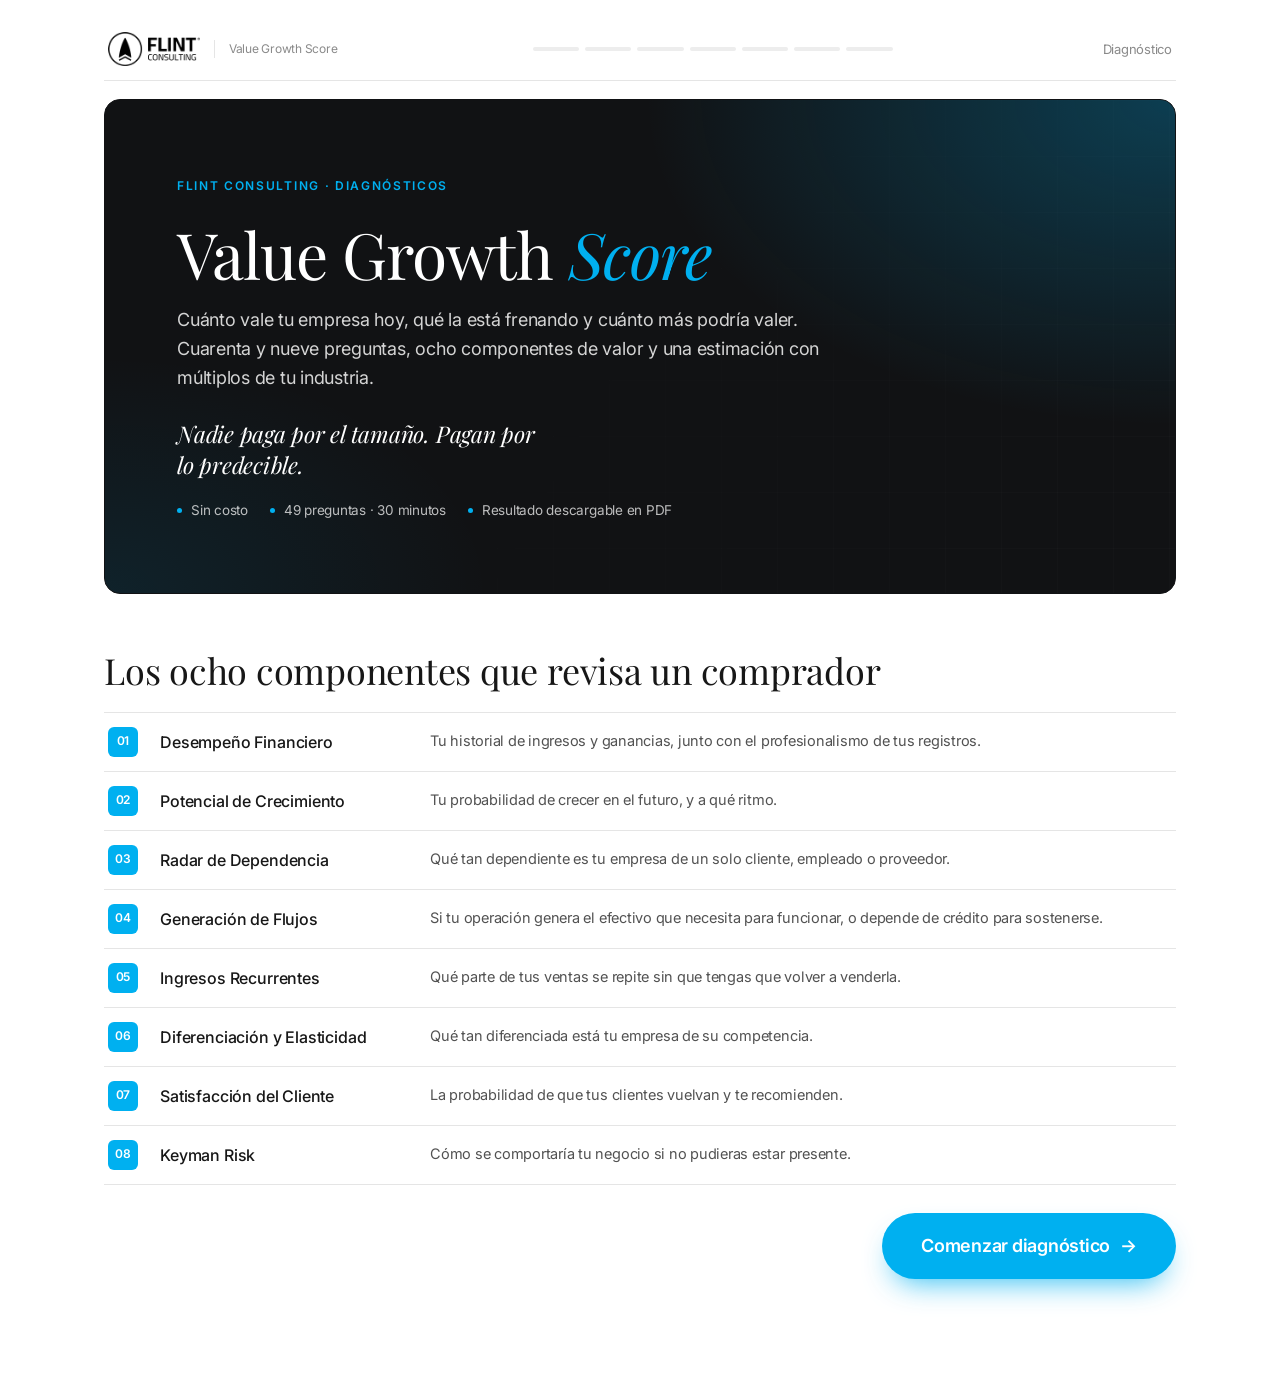
==== commit f80605bf: "VGS: escenario de mejora a 80 y ajustes de Renata - El escenario potencial ya no sube los dos compon" ====
--- a/index.html
+++ b/index.html
@@ -102,7 +102,11 @@
 h1 em,h2 em,h3 em,h4 em{font-style:italic;color:var(--cian)}
 .lede{font-size:clamp(16px,1.5vw,18px);line-height:1.6;color:var(--texto);max-width:62ch}
 
-.pillrow{display:flex;flex-wrap:wrap;gap:8px;margin-top:26px}
+.frase{font-family:var(--display);font-style:italic;font-size:clamp(19px,2vw,23px);line-height:1.35;
+  color:#fff;margin-top:26px;max-width:28ch}
+.pillrow{display:flex;flex-wrap:wrap;align-items:center;gap:10px 22px;margin-top:20px}
+.dato{display:inline-flex;align-items:center;gap:9px;font-size:13.5px;color:rgba(255,255,255,.72)}
+.dato::before{content:"";width:5px;height:5px;border-radius:99px;background:var(--cian);flex:none}
 .pill{display:inline-flex;align-items:center;padding:8px 16px;border-radius:99px;font-size:13.5px;font-weight:500;
   background:rgba(255,255,255,.08);border:1px solid rgba(255,255,255,.18);color:#fff}
 .pill.hi{background:var(--cian);border-color:var(--cian);color:#fff}
@@ -311,6 +315,7 @@
 .aro .cen span{font-size:12px;letter-spacing:.2em;text-transform:uppercase;margin-top:8px;color:#A3A3A3}
 
 .grid2{display:grid;grid-template-columns:1fr 1fr;gap:16px}
+.grid2.solo{grid-template-columns:1fr}
 @media(max-width:760px){.grid2{grid-template-columns:1fr}}
 .card-t{font-size:clamp(28px,3.2vw,38px);margin-bottom:6px}
 .card-s{font-size:16px;color:var(--texto);margin-bottom:26px;max-width:62ch}
@@ -518,13 +523,11 @@
       <div class="eyebrow">Flint Consulting · Diagnósticos</div>
       <h1>Value Growth <em>Score</em></h1>
       <p class="lede">Cuánto vale tu empresa hoy, qué la está frenando y cuánto más podría valer. Cuarenta y nueve preguntas, ocho componentes de valor y una estimación con múltiplos de tu industria.</p>
+      <p class="frase">Nadie paga por el tamaño. Pagan por lo predecible.</p>
       <div class="pillrow">
-        <span class="pill hi">Nadie paga por el tamaño. Pagan por lo predecible.</span>
-        <span class="pill">Sin costo</span>
-        <span class="pill">Resultado descargable en PDF</span>
-      </div>
-      <div class="intro-meta">
-        <div><div class="n num">49</div><div class="t">Preguntas</div></div>
+        <span class="dato">Sin costo</span>
+        <span class="dato">49 preguntas · 30 minutos</span>
+        <span class="dato">Resultado descargable en PDF</span>
       </div>
     </div>
   </div>
@@ -532,8 +535,7 @@
   <div class="sect-title">Los ocho componentes que revisa un comprador</div>
   <div class="rejilla" id="rejilla"></div>
 
-  <div class="nav fija" style="margin-top:28px">
-    <span class="nav-hint" style="text-align:left">Contestas de cinco en cinco y puedes regresar antes de terminar.</span>
+  <div class="nav fija" style="margin-top:28px;justify-content:flex-end">
     <button class="btn main" id="empezar">Comenzar diagnóstico <span class="arr" aria-hidden="true">→</span></button>
   </div>
 </section>
@@ -653,9 +655,9 @@
   <div class="glass pad rin" style="animation-delay:.2s">
     <h3 class="card-t">Estimación de <em>valor</em></h3>
     <p class="card-s">Calculada sobre el promedio de tu EBITDA de los últimos tres ejercicios, con un múltiplo de transacciones privadas del tamaño de tu empresa, ajustado por tu industria.</p>
-    <div class="grid2">
+    <div class="grid2" id="v-grid">
       <div class="vc sub-glass"><div class="lab">Valor estimado hoy</div><div class="big" id="v-hoy"></div><div class="nt" id="v-hoy-nt"></div></div>
-      <div class="vc sub-glass hi"><div class="lab">Si subes tus dos componentes más débiles</div><div class="big" id="v-pot"></div><div class="nt" id="v-pot-nt"></div></div>
+      <div class="vc sub-glass hi" id="v-pot-card"><div class="lab">Si tu calificación llegara a 80</div><div class="big" id="v-pot"></div><div class="nt" id="v-pot-nt"></div></div>
     </div>
     <div class="escala" id="v-escala">
       <div class="pista"><div class="tramo" id="e-tramo"></div><div class="tick" id="e-tick"></div><div class="aguja" id="e-aguja"></div></div>
@@ -687,14 +689,14 @@
         <div class="eyebrow">Tus prioridades</div>
         <h3 id="cta-tit"></h3>
         <div class="cta-chips" id="cta-chips"></div>
-        <p>En 60 minutos te decimos cómo resolver cada una.</p>
+        <p>Una sesión de 60 minutos con un especialista de Flint. Sales con el orden en que conviene atacarlas, qué mueve el valor primero y qué puede esperar.</p>
       </div>
       <div class="cta-precio">
         <span class="lab">Sesión con un especialista de Flint</span>
         <div class="monto"><b>$200</b><span>USD</span></div>
         <div class="dur">60 minutos</div>
-        <a class="btn main" id="cta-btn" href="https://buy.stripe.com/aFa3cv9sPaZYh0Lf4mfYY0r" target="_blank" rel="noopener">Agendar llamada <span class="arr" aria-hidden="true">→</span></a>
-        <p class="fine">Después del pago, usa este enlace para elegir el horario que te acomode.</p>
+        <a class="btn main" id="cta-btn" href="https://buy.stripe.com/aFa3cv9sPaZYh0Lf4mfYY0r" target="_blank" rel="noopener">Pagar y agendar mi sesión <span class="arr" aria-hidden="true">→</span></a>
+        <p class="fine">Pagas y en la misma pantalla eliges el horario que te acomode.</p>
       </div>
     </div>
   </div>
@@ -976,14 +978,9 @@
   if(eb<PISO) return 'Tu EBITDA está abajo del rango que estima este diagnóstico. Tu calificación de '+
     'los ocho componentes sí aplica y el valor lo revisamos contigo en la sesión.';
   return null;}
-/* el escenario potencial sube los dos componentes más débiles al promedio de los otros seis */
-function potencial(c){
-  var v=c.comps.map(function(x){return x.pct;}).sort(function(a,b){return a-b;});
-  var prom6=v.slice(2).reduce(function(a,b){return a+b;},0)/(v.length-2);
-  var corte=v[1], usados=0;
-  return c.comps.reduce(function(s,x){
-    var p=x.pct; if(p<=corte&&usados<2&&p<prom6){p=prom6;usados++;}
-    return s+p*x.peso/100;},0);}
+/* el escenario potencial es que la calificación general llegue a META */
+var META=80;
+function potencial(c){return Math.max(META,c.total);}
 
 var TIERS=[
  {min:80,h:'Pocas empresas llegan <em>a este nivel</em>',
@@ -1139,6 +1136,9 @@
 
   /* valor */
   var v=valor(c);
+  var yaArriba=c.total>=META;             /* pendiente: qué ve quien ya sale con 80 o más */
+  q('#v-pot-card').style.display=yaArriba?'none':'';
+  q('#v-grid').classList.toggle('solo',yaArriba);
   if(v.ok){
     q('#v-escala').style.display='';
     q('#v-hoy').textContent=mxn(v.v0);
@@ -1241,9 +1241,9 @@
     'Acepta Aviso de Privacidad':'Sí',
     'Value Growth Score':sc+' / 100',
     'Nivel':t.h.replace(/<[^>]+>/g,''),
-    'Informe listo para PDF':informeUrl,
+    'Ver el informe de este cliente':informeUrl,
     'Score por componente':'\n'+c.comps.map(function(x){return x.nombre+': '+Math.round(x.pct)+' / 100';}).join('\n'),
-    'Estimación de valor':v.ok?('Hoy: '+mxn(v.v0)+' ('+v.m0.toFixed(1)+'x EBITDA promedio de '+mxn(v.eb)+') · Subiendo los dos componentes más débiles: '+mxn(v.v8)+
+    'Estimación de valor':v.ok?('Hoy: '+mxn(v.v0)+' ('+v.m0.toFixed(1)+'x EBITDA promedio de '+mxn(v.eb)+') · Si su calificación llegara a 80: '+mxn(v.v8)+
                             ' · Rango: '+mxn(v.lo)+' a '+mxn(v.hi)+' · '+v.ind.n):('Sin estimación: '+v.motivo),
     'Respuestas':'\n'+respuestasTexto()
   };
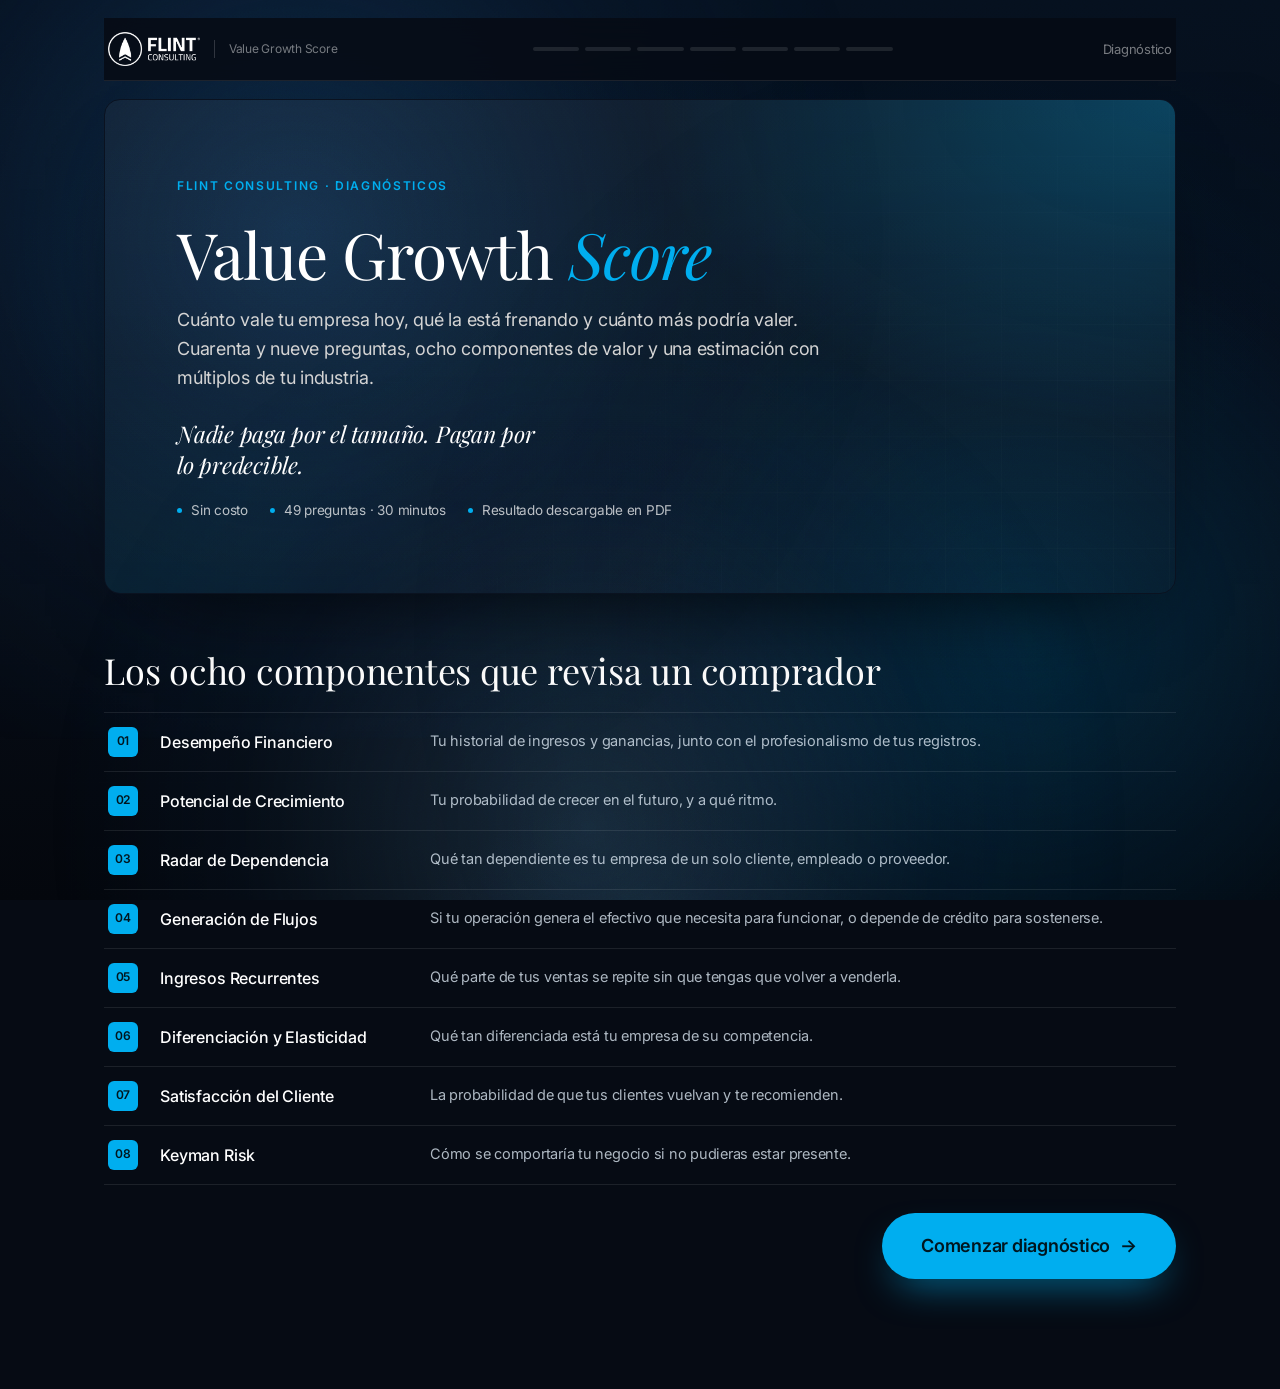
==== commit 300312bf: "VGS: la herramienta pasa a fondo oscuro Aplica al diagnóstico completo el mundo visual que ya se apr" ====
--- a/index.html
+++ b/index.html
@@ -7,7 +7,7 @@
 <script>try{if(window.self!==window.top)document.documentElement.classList.add("embedded")}catch(e){document.documentElement.classList.add("embedded")}</script>
 <meta name="viewport" content="width=device-width,initial-scale=1,viewport-fit=cover">
 <meta name="description" content="Diagnóstico Value Growth de Flint Consulting.">
-<meta name="theme-color" content="#FFFFFF">
+<meta name="theme-color" content="#060B14">
 <title>Value Growth Score · Flint Consulting</title>
 <link rel="preconnect" href="https://fonts.googleapis.com">
 <link rel="preconnect" href="https://fonts.gstatic.com" crossorigin>
@@ -20,28 +20,31 @@
    fino y botones píldora en Flint Cyan.
    ═══════════════════════════════════════════════════════════ */
 :root{
-  --tinta:#171717;        /* títulos */
-  --texto:#525252;        /* cuerpo */
-  --tenue:#8A8A8A;
-  --linea:#E5E5E5;
-  --linea-f:#D4D4D4;
-  --papel:#FFFFFF;
-  --niebla:#FAFAFA;
-  --cian:#00B0F0;         /* Flint Cyan del sitio */
-  --cian-txt:#0089BD;     /* cyan legible en texto chico */
-  --cianluz:#EDF9FF;
-  --oscuro:#111214;
+  --tinta:#FFFFFF;        /* títulos */
+  --texto:rgba(226,238,248,.76); /* cuerpo */
+  --tenue:rgba(255,255,255,.46);
+  --linea:rgba(255,255,255,.09);
+  --linea-f:rgba(255,255,255,.18);
+  --papel:rgba(255,255,255,.045);  /* superficie de tarjeta sobre la noche */
+  --niebla:rgba(255,255,255,.028);
+  --cian:#00AEEF;         /* cyan de marca */
+  --cian-txt:#7FD2F5;     /* cyan legible sobre oscuro */
+  --cianluz:rgba(0,174,239,.12);
+  --oscuro:#0A1220;
+  --noche:#060B14;
+  --ink:#00161F;          /* tinta sobre cyan */
+  --avance:.06;           /* 0 a 1 · lo mueve el avance del diagnóstico */
   --fuerte:#12B76A; --medio:#FFB400; --debil:#FF1F3D;
   --r:16px; --r-sm:12px;
-  --sombra:4px 4px 24px rgba(129,129,129,.08);
-  --sombra-h:6px 10px 34px rgba(129,129,129,.16);
+  --sombra:0 26px 60px -40px rgba(0,0,0,.9);
+  --sombra-h:0 34px 72px -44px rgba(0,0,0,.95);
   --ease:cubic-bezier(.2,.8,.2,1);
   --ease-out:cubic-bezier(.16,1,.3,1);
   --display:"Playfair Display",Georgia,serif;
   --ui:"Inter",-apple-system,"Segoe UI",Arial,sans-serif;
 }
 *{box-sizing:border-box;margin:0;padding:0}
-html,body{background:var(--papel);color:var(--texto);font-family:var(--ui);line-height:1.55;letter-spacing:-.015em;
+html,body{background:var(--noche);color:var(--texto);font-family:var(--ui);line-height:1.55;letter-spacing:-.015em;
   -webkit-font-smoothing:antialiased;overflow-x:clip}
 button,input,select,textarea{font:inherit;color:inherit;letter-spacing:inherit}
 .num{font-variant-numeric:tabular-nums}
@@ -53,7 +56,7 @@
 
 /* ═══ TOPBAR ═══ */
 .topbar{display:flex;align-items:center;justify-content:space-between;gap:24px;padding:14px 4px;margin-bottom:18px;
-  position:sticky;top:0;z-index:60;background:rgba(255,255,255,.92);
+  position:sticky;top:0;z-index:60;background:rgba(6,11,20,.86);
   backdrop-filter:blur(14px);-webkit-backdrop-filter:blur(14px);border-bottom:1px solid var(--linea)}
 .wordmark{display:flex;align-items:center;gap:14px;flex-shrink:0}
 .wordmark img{height:34px;width:auto;display:block}
@@ -123,7 +126,7 @@
 .rejilla{display:grid;grid-template-columns:repeat(auto-fit,minmax(240px,1fr));gap:16px}
 .celda{padding:26px 24px;box-shadow:var(--sombra);transition:box-shadow .3s var(--ease),transform .3s var(--ease),border-color .3s}
 .celda:hover{box-shadow:var(--sombra-h);transform:translateY(-3px);border-color:var(--linea-f)}
-.celda .k{width:40px;height:40px;border-radius:8px;background:var(--cian);color:#fff;display:grid;place-items:center;font-size:13px;font-weight:600}
+.celda .k{width:40px;height:40px;border-radius:8px;background:var(--cian);color:var(--ink);display:grid;place-items:center;font-size:13px;font-weight:600}
 .celda h3{font-family:var(--ui);font-size:19px;font-weight:500;color:var(--tinta);margin:18px 0 8px;line-height:1.25;letter-spacing:-.01em}
 .celda p{font-size:15px;color:var(--texto);line-height:1.55}
 /* Componentes de la intro en renglones compactos */
@@ -145,7 +148,7 @@
 .paso p{font-size:15px;color:var(--texto)}
 
 /* ═══ PREGUNTAS ═══ */
-.cab .big-n{width:52px;height:52px;border-radius:8px;background:var(--cian);color:#fff;display:grid;place-items:center;
+.cab .big-n{width:52px;height:52px;border-radius:8px;background:var(--cian);color:var(--ink);display:grid;place-items:center;
   font-size:16px;font-weight:600;flex-shrink:0;margin-top:0}
 
 .q{padding:24px 26px;margin-bottom:12px;border-radius:var(--r);background:var(--papel);border:1px solid var(--linea);
@@ -159,7 +162,7 @@
 @media(max-width:560px){.q-top{flex-direction:column;gap:10px}}
 .q-num{flex-shrink:0;font-size:12px;font-weight:600;color:var(--cian-txt);margin-top:3px;min-width:42px;padding:3px 0;
   background:rgba(0,176,240,.08);border-radius:6px;text-align:center;font-variant-numeric:tabular-nums}
-.q.ok .q-num{color:#fff;background:var(--cian)}
+.q.ok .q-num{color:var(--ink);background:var(--cian)}
 .q.pend .q-num{color:var(--debil);background:rgba(255,31,61,.08)}
 .q-text{font-size:17px;line-height:1.5;color:var(--tinta);font-weight:500;text-wrap:pretty;letter-spacing:-.015em}
 .q-body{padding-left:58px}
@@ -171,14 +174,14 @@
 .ops{display:flex;flex-direction:column;gap:8px;margin-top:16px}
 .op{display:flex;gap:13px;align-items:flex-start;padding:12px 14px;text-align:left;cursor:pointer;background:var(--niebla);
   border:1px solid var(--linea);border-radius:var(--r-sm);transition:border-color .2s var(--ease),background .2s var(--ease)}
-.op:hover{border-color:var(--linea-f);background:#F5F5F5}
+.op:hover{border-color:rgba(255,255,255,.2);background:rgba(255,255,255,.07)}
 .op:focus-visible{outline:2px solid var(--cian);outline-offset:2px}
 .mk{flex-shrink:0;width:26px;height:26px;border-radius:8px;display:grid;place-items:center;background:var(--papel);
   border:1px solid var(--linea-f);font-size:12px;font-weight:600;text-transform:uppercase;color:var(--tenue);transition:all .2s var(--ease)}
-.mk svg{width:13px;height:13px;stroke:#fff;stroke-width:2.6;fill:none;opacity:0}
+.mk svg{width:13px;height:13px;stroke:#00161F;stroke-width:2.6;fill:none;opacity:0}
 .op .txt{font-size:15px;line-height:1.45;color:var(--texto);padding-top:2px}
 .op.sel{border-color:var(--cian);background:var(--cianluz)}
-.op.sel .mk{background:var(--cian);border-color:var(--cian);color:#fff}
+.op.sel .mk{background:var(--cian);border-color:var(--cian);color:var(--ink);box-shadow:0 0 14px rgba(0,174,239,.55)}
 .op.sel .mk svg{opacity:1}
 .op.sel .txt{color:var(--tinta)}
 @media(max-width:560px){.op{padding:11px 12px;gap:11px}.op .txt{font-size:14.5px}}
@@ -187,17 +190,17 @@
 .campo label{display:block;font-size:14px;font-weight:500;color:var(--tinta);margin-bottom:7px}
 input[type=text],input[type=email],select,textarea{width:100%;padding:13px 16px;border-radius:var(--r-sm);background:var(--papel);
   border:1px solid var(--linea-f);color:var(--tinta);font-size:16px;transition:border-color .2s,box-shadow .2s}
-input::placeholder,textarea::placeholder{color:#A3A3A3}
-input:focus,select:focus,textarea:focus{outline:none;border-color:var(--cian);box-shadow:0 0 0 4px rgba(0,176,240,.14)}
+input::placeholder,textarea::placeholder{color:rgba(255,255,255,.33)}
+input:focus,select:focus,textarea:focus{outline:none;border-color:var(--cian);box-shadow:0 0 0 4px rgba(0,174,239,.18)}
 textarea{min-height:76px;resize:vertical;margin-top:16px;display:block}
 .pesos{position:relative}
 .moneda{margin-top:12px;font-size:13px;line-height:1.45;color:var(--tenue)}
 .pesos input{padding-left:30px;font-variant-numeric:tabular-nums}
 .pesos .sig{position:absolute;left:15px;top:50%;transform:translateY(-50%);color:var(--tenue)}
 select{appearance:none;-webkit-appearance:none;cursor:pointer;padding-right:44px;
-  background-image:url("data:image/svg+xml,%3Csvg xmlns='http://www.w3.org/2000/svg' width='12' height='8' viewBox='0 0 12 8'%3E%3Cpath d='M1 1.5l5 5 5-5' fill='none' stroke='%23171717' stroke-width='1.6' stroke-linecap='round' stroke-linejoin='round'/%3E%3C/svg%3E");
+  background-image:url("data:image/svg+xml,%3Csvg xmlns='http://www.w3.org/2000/svg' width='12' height='8' viewBox='0 0 12 8'%3E%3Cpath d='M1 1.5l5 5 5-5' fill='none' stroke='%23FFFFFF' stroke-width='1.6' stroke-linecap='round' stroke-linejoin='round'/%3E%3C/svg%3E");
   background-repeat:no-repeat;background-position:right 17px center}
-select:invalid{color:#A3A3A3}
+select:invalid{color:rgba(255,255,255,.33)}
 
 /* ═══ NAVEGACIÓN ═══ */
 .nav{display:flex;justify-content:space-between;align-items:center;gap:14px;margin-top:22px}
@@ -207,8 +210,8 @@
 @media(max-width:720px){
   .nav.fija{position:fixed;left:0;right:0;bottom:0;z-index:70;margin:0;
     padding:12px 84px calc(12px + env(safe-area-inset-bottom)) 14px;
-    background:rgba(255,255,255,.95);backdrop-filter:blur(14px);-webkit-backdrop-filter:blur(14px);
-    border-top:1px solid var(--linea);box-shadow:0 -6px 24px rgba(0,0,0,.05)}
+    background:rgba(5,9,16,.93);backdrop-filter:blur(16px);-webkit-backdrop-filter:blur(16px);
+    border-top:1px solid var(--linea);box-shadow:0 -10px 30px rgba(0,0,0,.5)}
   .nav.fija .nav-hint{display:none}
   .nav.fija .btn.main{flex:1;justify-content:center}
   .nav.fija .btn.back{width:48px;height:48px;padding:0;justify-content:center;flex-shrink:0}
@@ -217,12 +220,12 @@
 html.embedded .nav.fija{position:static;padding:0;margin-top:22px;background:none;border:0;box-shadow:none;backdrop-filter:none;-webkit-backdrop-filter:none}
 html.embedded,html.embedded body{min-height:0;height:auto}
 html.embedded .shell{padding-bottom:40px;min-height:0}
-html.embedded .topbar{position:relative;z-index:60;background:var(--papel);will-change:transform}
-html.embedded .topbar.is-stuck{box-shadow:0 10px 24px -18px rgba(0,0,0,.35);border-radius:0 0 14px 14px}
+html.embedded .topbar{position:relative;z-index:60;background:rgba(6,11,20,.94);will-change:transform}
+html.embedded .topbar.is-stuck{box-shadow:0 14px 30px -20px rgba(0,0,0,.9);border-radius:0 0 14px 14px}
 /* Embebido en flintconsulting.mx: el hero vive en la página de Webflow */
 html.embedded #p-intro>.skew:first-child{display:none}
 /* Botón de inicio más visible */
-#empezar{padding:18px 38px;font-size:18px;font-weight:600;box-shadow:0 14px 30px -12px rgba(0,176,240,.85)}
+#empezar{padding:18px 38px;font-size:18px;font-weight:600;box-shadow:0 18px 38px -14px rgba(0,174,239,.6),0 4px 12px -4px rgba(0,0,0,.7)}
 #empezar:hover{transform:translateY(-1px)}
 @media(max-width:600px){#empezar{width:100%;justify-content:center}}
 
@@ -231,13 +234,13 @@
   transition:background .2s var(--ease),transform .2s var(--ease),opacity .2s}
 .btn:focus-visible{outline:2px solid var(--cian);outline-offset:3px}
 .btn .arr{transition:transform .2s var(--ease)}
-.btn.main{background:var(--cian);color:#fff}
-.btn.main:hover{background:#009FDA}
+.btn.main{background:var(--cian);color:var(--ink);font-weight:600}
+.btn.main:hover{background:#2ABEF5}
 .btn.main:hover .arr{transform:translateX(3px)}
-.btn.main.off{background:#EDEDED;color:#A3A3A3}
+.btn.main.off{background:rgba(255,255,255,.08);color:rgba(255,255,255,.35)}
 .btn.main[disabled]{opacity:.75;cursor:progress}
-.btn.back{background:var(--papel);color:var(--tinta);border-color:var(--linea-f)}
-.btn.back:hover{background:var(--niebla)}
+.btn.back{background:transparent;color:rgba(255,255,255,.62);border-color:var(--linea-f)}
+.btn.back:hover{background:rgba(255,255,255,.06);color:#fff}
 .btn-text{background:none;border:0;color:var(--texto);cursor:pointer;font-size:14px;font-weight:500;padding:8px 0;border-bottom:1px solid transparent}
 .btn-text:hover{color:var(--tinta);border-bottom-color:var(--tinta)}
 .download-dock{display:flex;align-items:center;gap:12px;width:max-content;
@@ -248,7 +251,7 @@
 .download-dock .copy b{font-size:13px;font-weight:600;line-height:1.2;color:#fff}
 .download-dock .copy span{font-size:12px;color:#A3A3A3;white-space:nowrap}
 .download-btn{display:inline-flex;align-items:center;justify-content:center;gap:10px;min-height:48px;padding:0 20px;
-  border:0;border-radius:12px;background:var(--cian);color:#fff;cursor:pointer;font-size:15px;font-weight:700;
+  border:0;border-radius:12px;background:var(--cian);color:var(--ink);cursor:pointer;font-size:15px;font-weight:700;
   box-shadow:0 12px 28px rgba(0,176,240,.34);transition:transform .2s var(--ease),background .2s var(--ease),box-shadow .2s var(--ease)}
 .download-btn:hover{background:#009FDA;transform:translateY(-1px);box-shadow:0 16px 34px rgba(0,176,240,.42)}
 .download-btn:focus-visible{outline:2px solid #fff;outline-offset:3px}
@@ -412,7 +415,7 @@
 .precio{display:inline-flex;align-items:baseline;gap:10px;margin:28px 0;padding:10px 24px;border-radius:99px;background:rgba(255,255,255,.16);border:1px solid rgba(255,255,255,.35)}
 .precio b{font-family:var(--display);font-weight:400;font-size:36px;color:#fff;line-height:1}
 .precio span{font-size:13px;letter-spacing:.1em;text-transform:uppercase;color:#fff;font-weight:500}
-.ctac .btn.main{background:#fff;color:var(--tinta)}
+.ctac .btn.main{background:#fff;color:var(--ink)}
 .ctac .btn.main:hover{background:#F2F2F2}
 @media(max-width:560px){.ctac .btn{width:100%;justify-content:center}}
 .ctac .fine{font-size:13.5px;color:rgba(255,255,255,.85);margin-top:18px}
@@ -501,15 +504,101 @@
 .cta-precio .fine{font-size:13px;color:#8A8A8A;margin-top:14px;line-height:1.5}
 
 @media (prefers-reduced-motion:reduce){*,*::before,*::after{animation:none!important;transition:none!important}}
+
+/* ═══════════════════════════════════════════════════════════
+   NOCHE · el foco se abre conforme avanza el diagnóstico
+   ═══════════════════════════════════════════════════════════ */
+body::before{content:"";position:fixed;inset:0;z-index:-3;pointer-events:none;
+  background:
+    radial-gradient(calc(24% + 34% * var(--avance)) calc(26% + 32% * var(--avance)) at 50% 110%,
+      rgba(150,210,248,calc(.10 + .22 * var(--avance))) 0%,
+      rgba(40,104,160,calc(.05 + .11 * var(--avance))) 42%,
+      rgba(10,22,38,0) 76%),
+    radial-gradient(74% 48% at 50% 34%, rgba(0,174,239,calc(.025 + .05 * var(--avance))) 0%, rgba(8,28,48,0) 72%),
+    linear-gradient(180deg,#05101E 0%,#060C16 62%,#03060C 100%);
+  transition:background 1.4s var(--ease-out)}
+body::after{content:"";position:fixed;inset:0;z-index:-1;pointer-events:none;opacity:.26;mix-blend-mode:overlay;
+  background-image:url("data:image/svg+xml,%3Csvg xmlns='http://www.w3.org/2000/svg' width='180' height='180'%3E%3Cfilter id='n'%3E%3CfeTurbulence type='fractalNoise' baseFrequency='.75' numOctaves='4' stitchTiles='stitch'/%3E%3C/filter%3E%3Crect width='180' height='180' filter='url(%23n)' opacity='.5'/%3E%3C/svg%3E")}
+
+/* El riel de arriba, luminoso */
+.rail-seg{background:rgba(255,255,255,.1)}
+.rail-seg i{background:linear-gradient(90deg,#0E6FA8,var(--cian));box-shadow:0 0 12px rgba(0,174,239,.5)}
+.paso-txt em{font-style:normal;color:rgba(255,255,255,.38);font-weight:400}
+.wordmark small{color:rgba(255,255,255,.45);border-left-color:rgba(255,255,255,.17)}
+
+/* Las tarjetas son vidrio sobre la noche, no papel */
+.glass{background:linear-gradient(180deg,rgba(255,255,255,.045),rgba(255,255,255,.012))}
+.sub-glass{background:rgba(255,255,255,.035)}
+.q{background:linear-gradient(180deg,rgba(255,255,255,.04),rgba(255,255,255,.012))}
+.q.ok{border-color:rgba(0,174,239,.24)}
+.q.pend{box-shadow:0 0 0 3px rgba(255,31,61,.18)}
+.op{background:rgba(255,255,255,.03)}
+.op.sel{background:linear-gradient(135deg,rgba(0,174,239,.15),rgba(0,174,239,.05));
+  border-color:rgba(0,174,239,.45);box-shadow:0 10px 26px -16px rgba(0,174,239,.6)}
+.op.sel .txt{color:#fff}
+.nota{background:rgba(255,255,255,.04);border:1px solid rgba(255,255,255,.07)}
+.celda:hover{border-color:rgba(255,255,255,.18)}
+#rejilla{border-top-color:var(--linea)}
+#rejilla .celda:hover{background:rgba(255,255,255,.04)}
+.hero-dark{box-shadow:0 40px 90px -50px rgba(0,0,0,.95)}
+.legal,.foot{color:rgba(255,255,255,.4)}
+.priv span{color:var(--texto)}
+
+/* La pregunta, en Playfair · como se aprobó */
+.q-text{font-family:var(--display);font-weight:400;font-size:clamp(19px,1.9vw,24px);line-height:1.28;
+  letter-spacing:-.015em;color:#fff}
+.q-num{min-width:34px;height:26px;padding:0 9px;display:grid;place-items:center;border-radius:8px;
+  background:rgba(255,255,255,.07);border:1px solid rgba(255,255,255,.12);color:rgba(255,255,255,.55);
+  font-size:11.5px;letter-spacing:.04em;margin-top:2px}
+.q.ok .q-num{background:rgba(0,174,239,.16);border-color:rgba(0,174,239,.42);color:var(--cian-txt)}
+.q.pend .q-num{background:rgba(255,31,61,.14);border-color:rgba(255,31,61,.45);color:#FF8A9A}
+.op{border-radius:13px;padding:13px 16px}
+.op .txt{font-size:15px;line-height:1.45}
+.subtit{color:rgba(255,255,255,.82)}
+.instr{color:var(--cian-txt)}
+
+/* El fondo del body tapaba las capas de luz: la noche vive en html */
+body{background:transparent}
+
+/* ═══ La noche se mueve: tres masas de luz a paso lento ═══ */
+.noche{position:fixed;inset:0;z-index:-2;pointer-events:none;overflow:hidden;
+  transform:translate3d(0,calc(var(--desliz,0) * -38px),0)}
+.noche-in{position:absolute;inset:0;animation:respira 17s ease-in-out infinite}
+@keyframes respira{0%,100%{transform:scale(1)}50%{transform:scale(1.045)}}
+.noche i{position:absolute;display:block;will-change:transform;backface-visibility:hidden}
+.noche i:nth-child(1){inset:-30% 24% 18% -30%;
+  background:radial-gradient(circle at 50% 50%, rgba(32,96,156,.34) 0%, rgba(18,56,96,.12) 44%, transparent 70%);
+  animation:deriva-a 38s ease-in-out infinite}
+.noche i:nth-child(2){inset:8% -30% -34% 30%;
+  background:radial-gradient(circle at 50% 50%, rgba(0,118,172,.26) 0%, rgba(10,52,92,.09) 46%, transparent 72%);
+  animation:deriva-b 50s ease-in-out infinite}
+.noche i:nth-child(3){inset:40% 10% -44% 2%;
+  background:radial-gradient(circle at 50% 50%, rgba(104,172,218,.20) 0%, rgba(34,88,136,.07) 48%, transparent 74%);
+  animation:deriva-c 31s ease-in-out infinite}
+@keyframes deriva-a{
+  0%,100%{transform:translate3d(0,0,0) scale(1)}
+  50%{transform:translate3d(5%,4%,0) scale(1.1)}}
+@keyframes deriva-b{
+  0%,100%{transform:translate3d(0,0,0) scale(1.05)}
+  50%{transform:translate3d(-6%,-5%,0) scale(.94)}}
+@keyframes deriva-c{
+  0%,100%{transform:translate3d(0,0,0) scale(.96)}
+  50%{transform:translate3d(4%,-6%,0) scale(1.12)}}
+@media (prefers-reduced-motion:reduce){
+  .noche{transform:none}
+  .noche i,.noche-in{animation:none}
+}
 </style>
 </head>
 <body>
 
+<div class="noche" aria-hidden="true"><div class="noche-in"><i></i><i></i><i></i></div></div>
+
 <div class="shell">
 
 <header class="topbar">
   <div class="wordmark">
-    <img src="[data-uri]" alt="Flint Consulting" width="92" height="34">
+    <img src="[data-uri]" alt="Flint Consulting" width="92" height="34">
     <small>Value Growth Score</small>
   </div>
   <div class="rail" id="rail" aria-hidden="true"></div>
@@ -810,11 +899,15 @@
     else if(estado>0) w=(k<P.length||estado===2)?100:0;
     s.style.width=w+'%';
   });
-  var t=q('#paso-txt');
-  if(estado<0) t.textContent='Diagnóstico';
-  else if(estado===0) t.innerHTML='<b>'+resp+'</b> / '+TOTQ;
-  else if(estado===1) t.textContent='Tus datos';
-  else t.textContent='Resultado';
+  var t=q('#paso-txt'), raiz=document.documentElement;
+  if(estado<0){ t.textContent='Diagnóstico'; raiz.style.setProperty('--avance','.06'); }
+  else if(estado===0){
+    var falta=Math.max(1,Math.round((TOTQ-resp)*0.55));
+    t.innerHTML='<b>'+resp+'</b> / '+TOTQ+' <em>· faltan '+falta+' min</em>';
+    raiz.style.setProperty('--avance',(resp/TOTQ).toFixed(3));
+  }
+  else if(estado===1){ t.textContent='Tus datos'; raiz.style.setProperty('--avance','.96'); }
+  else { t.textContent='Resultado'; raiz.style.setProperty('--avance','1'); }
 }
 function subir(){
   window.scrollTo(0,0);
@@ -1292,6 +1385,18 @@
   for(var i=0;i<16;i++){var a=i*Math.PI/8;g+='<line x1="'+(107+20*Math.cos(a)).toFixed(1)+'" y1="'+(107+20*Math.sin(a)).toFixed(1)+'" x2="'+(107+82*Math.cos(a)).toFixed(1)+'" y2="'+(107+82*Math.sin(a)).toFixed(1)+'" stroke="rgba(255,255,255,'+(i%2?.04:.08)+')"/>';}
   q('#aro-rejilla').innerHTML=g;})();
 riel(-1);
+/* la aurora se desliza con el scroll, sin pelearse con la lectura */
+(function(){
+  if(matchMedia('(prefers-reduced-motion:reduce)').matches) return;
+  var raiz=document.documentElement, pedido=false;
+  function pinta(){
+    pedido=false;
+    var alto=Math.max(1,raiz.scrollHeight-innerHeight);
+    raiz.style.setProperty('--desliz',Math.min(1,(scrollY||0)/alto).toFixed(3));
+  }
+  addEventListener('scroll',function(){ if(!pedido){pedido=true;requestAnimationFrame(pinta);} },{passive:true});
+  pinta();
+})();
 requestAnimationFrame(function(){requestAnimationFrame(function(){q('#p-intro .skew').classList.add('is-active');});});
 })();
 
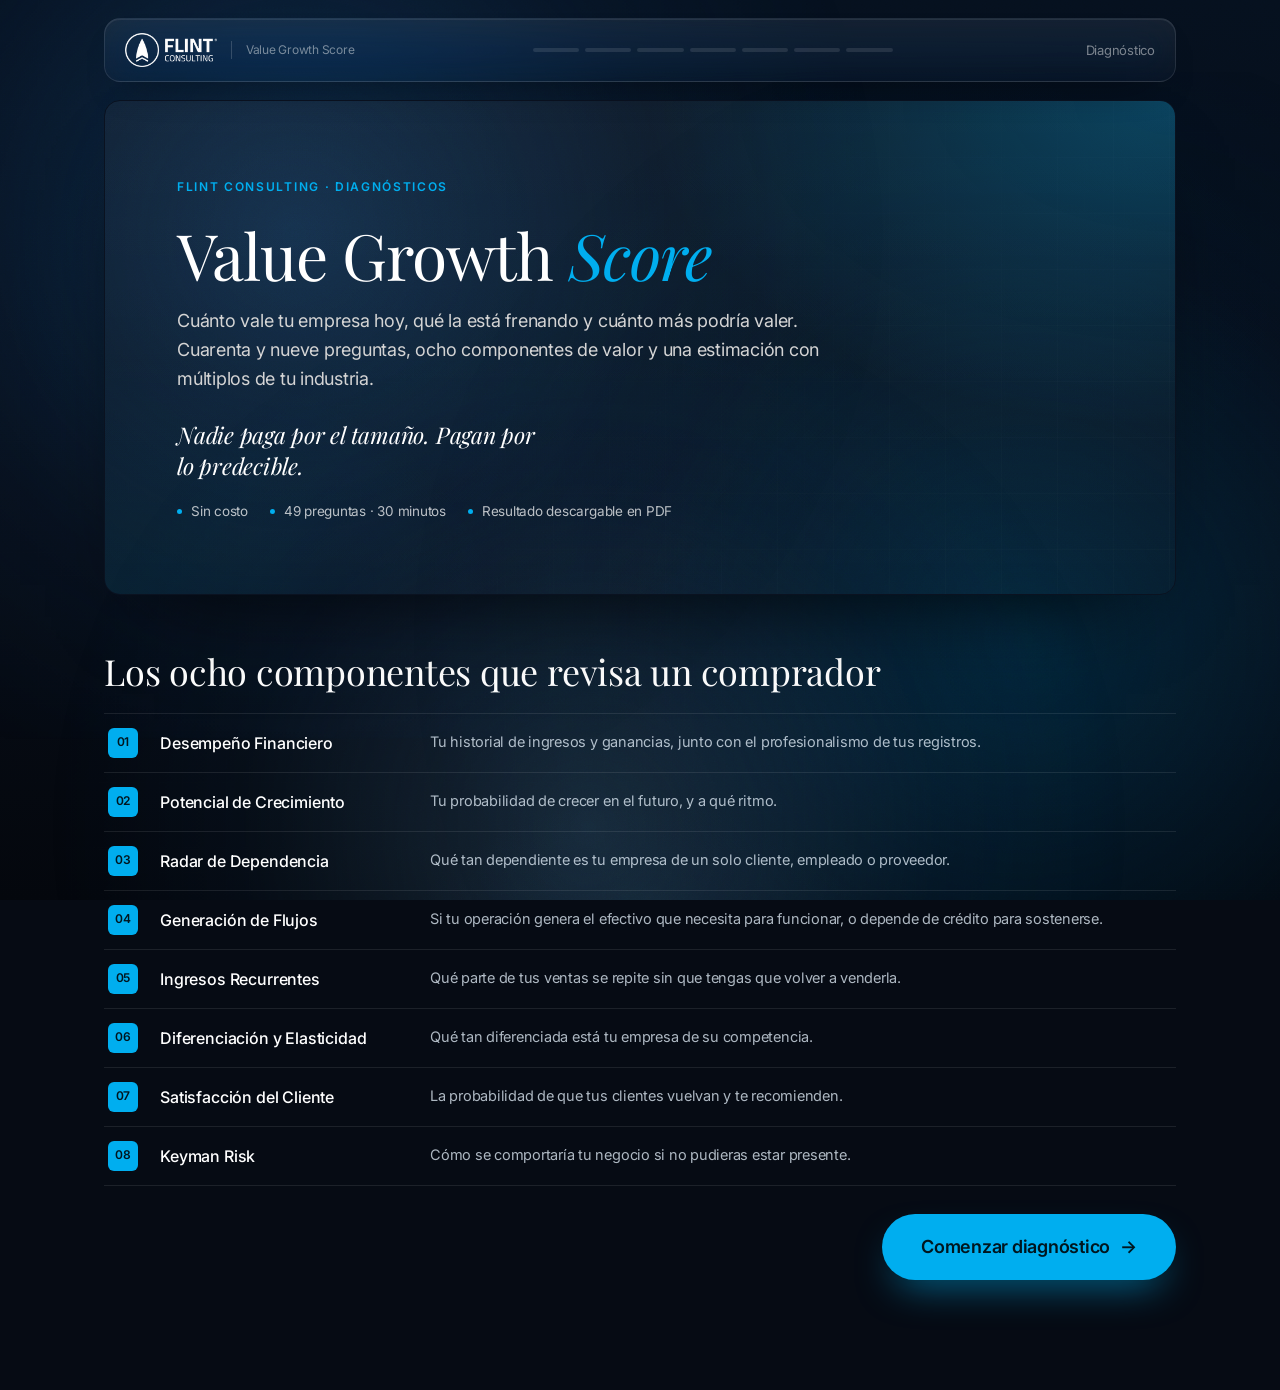
==== commit 0e44aad3: "VGS: la barra de arriba pasa a vidrio Deja de ser un bloque negro sólido: fondo translúcido con dese" ====
--- a/index.html
+++ b/index.html
@@ -56,8 +56,11 @@
 
 /* ═══ TOPBAR ═══ */
 .topbar{display:flex;align-items:center;justify-content:space-between;gap:24px;padding:14px 4px;margin-bottom:18px;
-  position:sticky;top:0;z-index:60;background:rgba(6,11,20,.86);
-  backdrop-filter:blur(14px);-webkit-backdrop-filter:blur(14px);border-bottom:1px solid var(--linea)}
+  position:sticky;top:0;z-index:60;
+  background:linear-gradient(180deg,rgba(255,255,255,.07),rgba(255,255,255,.025));
+  backdrop-filter:blur(20px) saturate(150%);-webkit-backdrop-filter:blur(20px) saturate(150%);
+  border:1px solid rgba(255,255,255,.1);border-radius:16px;padding:14px 20px;
+  box-shadow:0 18px 40px -26px rgba(0,0,0,.9),inset 0 1px 0 rgba(255,255,255,.08)}
 .wordmark{display:flex;align-items:center;gap:14px;flex-shrink:0}
 .wordmark img{height:34px;width:auto;display:block}
 .wordmark small{font-size:12px;color:var(--tenue);padding-left:14px;border-left:1px solid var(--linea)}
@@ -220,8 +223,8 @@
 html.embedded .nav.fija{position:static;padding:0;margin-top:22px;background:none;border:0;box-shadow:none;backdrop-filter:none;-webkit-backdrop-filter:none}
 html.embedded,html.embedded body{min-height:0;height:auto}
 html.embedded .shell{padding-bottom:40px;min-height:0}
-html.embedded .topbar{position:relative;z-index:60;background:rgba(6,11,20,.94);will-change:transform}
-html.embedded .topbar.is-stuck{box-shadow:0 14px 30px -20px rgba(0,0,0,.9);border-radius:0 0 14px 14px}
+html.embedded .topbar{position:relative;z-index:60;will-change:transform}
+html.embedded .topbar.is-stuck{box-shadow:0 18px 40px -22px rgba(0,0,0,.95),inset 0 1px 0 rgba(255,255,255,.08)}
 /* Embebido en flintconsulting.mx: el hero vive en la página de Webflow */
 html.embedded #p-intro>.skew:first-child{display:none}
 /* Botón de inicio más visible */
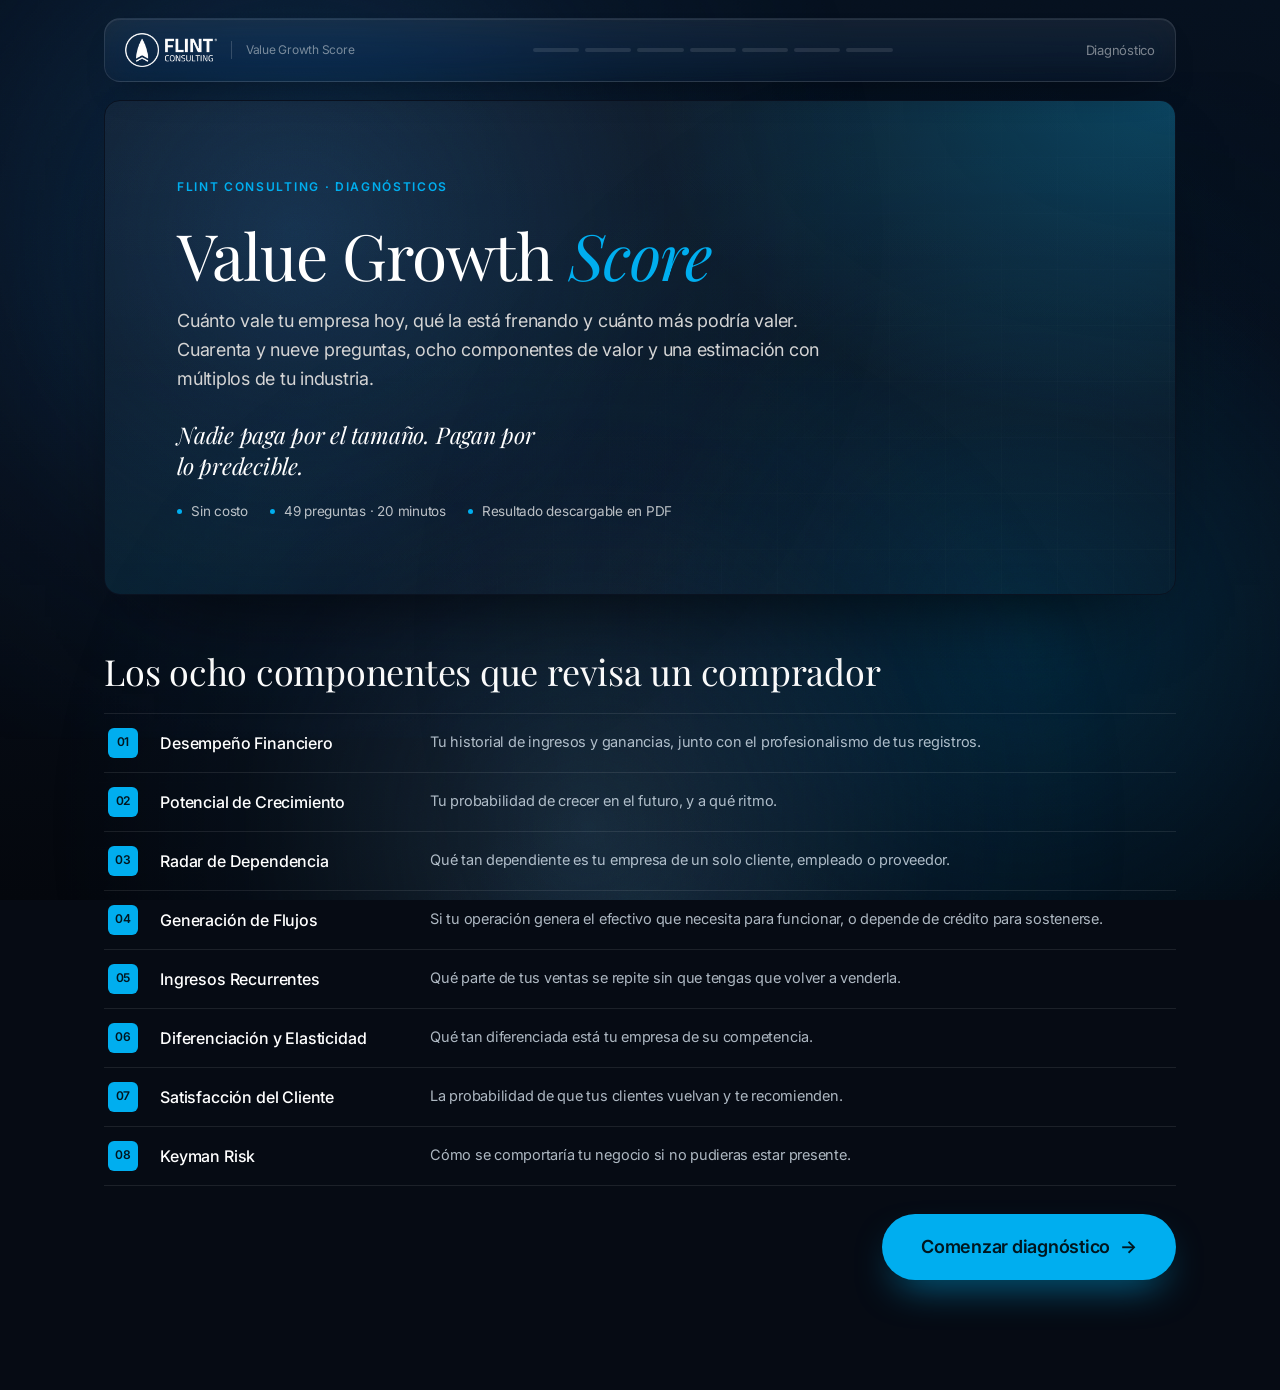
==== commit a22f2b1a: "VGS: la duración baja a 20 minutos, también en la barra La portada decía 30 minutos y la ficha de Fl" ====
--- a/index.html
+++ b/index.html
@@ -618,7 +618,7 @@
       <p class="frase">Nadie paga por el tamaño. Pagan por lo predecible.</p>
       <div class="pillrow">
         <span class="dato">Sin costo</span>
-        <span class="dato">49 preguntas · 30 minutos</span>
+        <span class="dato">49 preguntas · 20 minutos</span>
         <span class="dato">Resultado descargable en PDF</span>
       </div>
     </div>
@@ -905,7 +905,7 @@
   var t=q('#paso-txt'), raiz=document.documentElement;
   if(estado<0){ t.textContent='Diagnóstico'; raiz.style.setProperty('--avance','.06'); }
   else if(estado===0){
-    var falta=Math.max(1,Math.round((TOTQ-resp)*0.55));
+    var falta=Math.max(1,Math.round((TOTQ-resp)*0.42));
     t.innerHTML='<b>'+resp+'</b> / '+TOTQ+' <em>· faltan '+falta+' min</em>';
     raiz.style.setProperty('--avance',(resp/TOTQ).toFixed(3));
   }
@@ -1260,16 +1260,20 @@
   anillos(c.comps);
 
   var ord=c.comps.slice().sort(function(a,b){return a.pct-b.pct;});
+  /* las prioridades no son las calificaciones más bajas, sino las que más valor están costando:
+     lo que le falta al componente para 100, por el peso que ese componente tiene en el score */
+  function cuesta(x){return (100-x.pct)*x.peso;}
+  var ordp=c.comps.slice().sort(function(a,b){return cuesta(b)-cuesta(a)||a.pct-b.pct;});
   function li(a,k){return a.map(function(x){
     return '<li><div><b>'+esc(x.nombre)+'</b> · '+esc(k==='p'?x.acc:x.fort)+
       '<small>'+Math.round(x.pct)+' de 100</small></div></li>';}).join('');}
-  q('#r-prio').innerHTML=li(ord.slice(0,3),'p');
+  q('#r-prio').innerHTML=li(ordp.slice(0,3),'p');
   q('#r-fort').innerHTML=li(ord.slice(-3).reverse(),'f');
 
   /* banner de agendar: las 3 prioridades y, si hay estimación, lo que podrían valer */
-  var pr=ord.slice(0,3), gana=v.ok?v.v8-v.v0:0;
+  var pr=ordp.slice(0,3), gana=v.ok?v.v8-v.v0:0;
   q('#cta-tit').innerHTML = gana>0 ? 'Resolver tus prioridades podría sumar <em>'+mxn(gana)+'</em> al valor de tu empresa'
-    : banda(pr[0].pct)=='fuerte' ? 'Tus 3 áreas con <em>más margen de mejora</em>'
+    : pr.every(function(x){return banda(x.pct)=='fuerte';}) ? 'Tus 3 áreas con <em>más margen de mejora</em>'
     : 'Estas 3 áreas le están <em>quitando valor</em> a tu empresa';
   q('#cta-chips').innerHTML=pr.map(function(x){var sb=SEMAFORO[banda(x.pct)];
     return '<div class="cta-chip" style="background:'+sb[0]+'12;border-color:'+sb[0]+'55"><i style="background:'+sb[0]+';box-shadow:0 0 10px '+sb[0]+'"></i>'+
@@ -1339,7 +1343,7 @@
     'Nivel':t.h.replace(/<[^>]+>/g,''),
     'Ver el informe de este cliente':informeUrl,
     'Score por componente':'\n'+c.comps.map(function(x){return x.nombre+': '+Math.round(x.pct)+' / 100';}).join('\n'),
-    'Estimación de valor':v.ok?('Hoy: '+mxn(v.v0)+' ('+v.m0.toFixed(1)+'x EBITDA promedio de '+mxn(v.eb)+') · Si su calificación llegara a 80: '+mxn(v.v8)+
+    'Estimación de valor':v.ok?('Hoy: '+mxn(v.v0)+' ('+v.m0.toFixed(1)+'x EBITDA promedio de '+mxn(v.eb)+') · Si tu calificación llegara a 80: '+mxn(v.v8)+
                             ' · Rango: '+mxn(v.lo)+' a '+mxn(v.hi)+' · '+v.ind.n):('Sin estimación: '+v.motivo),
     'Respuestas':'\n'+respuestasTexto()
   };
